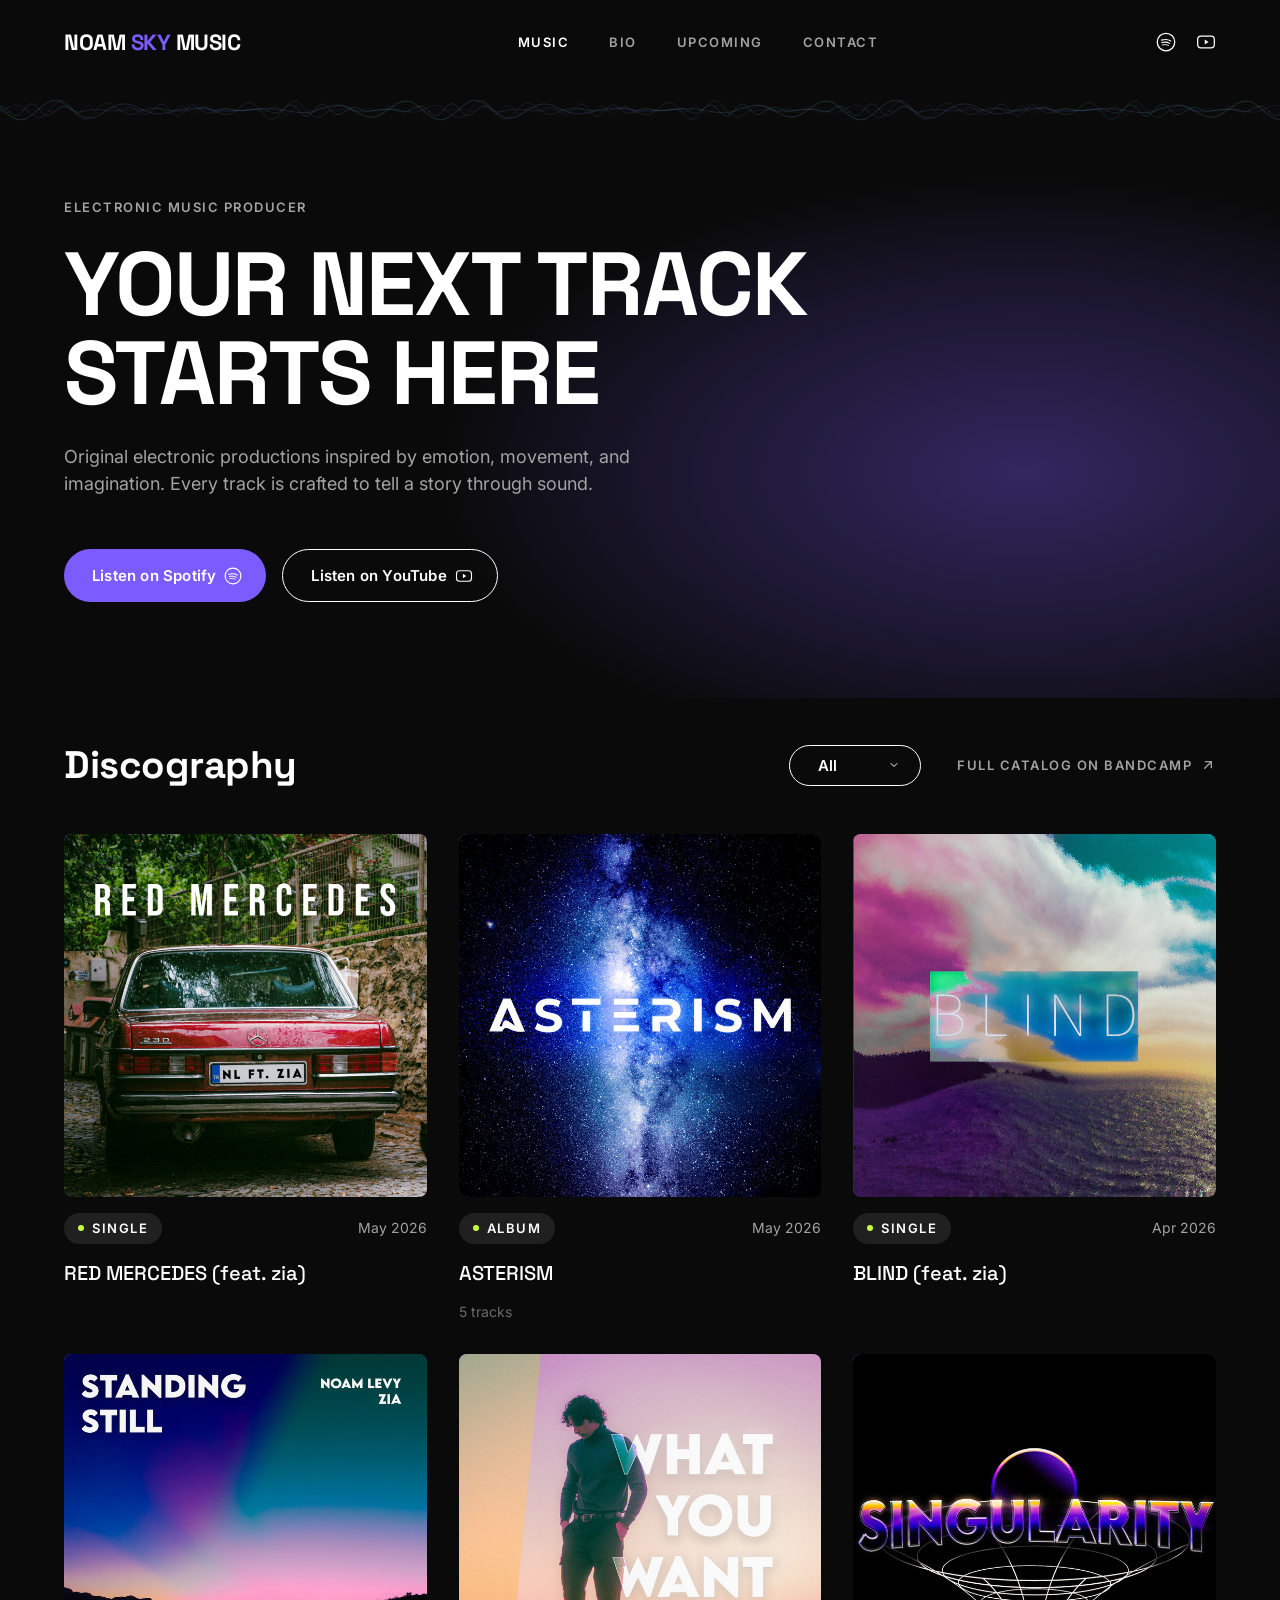
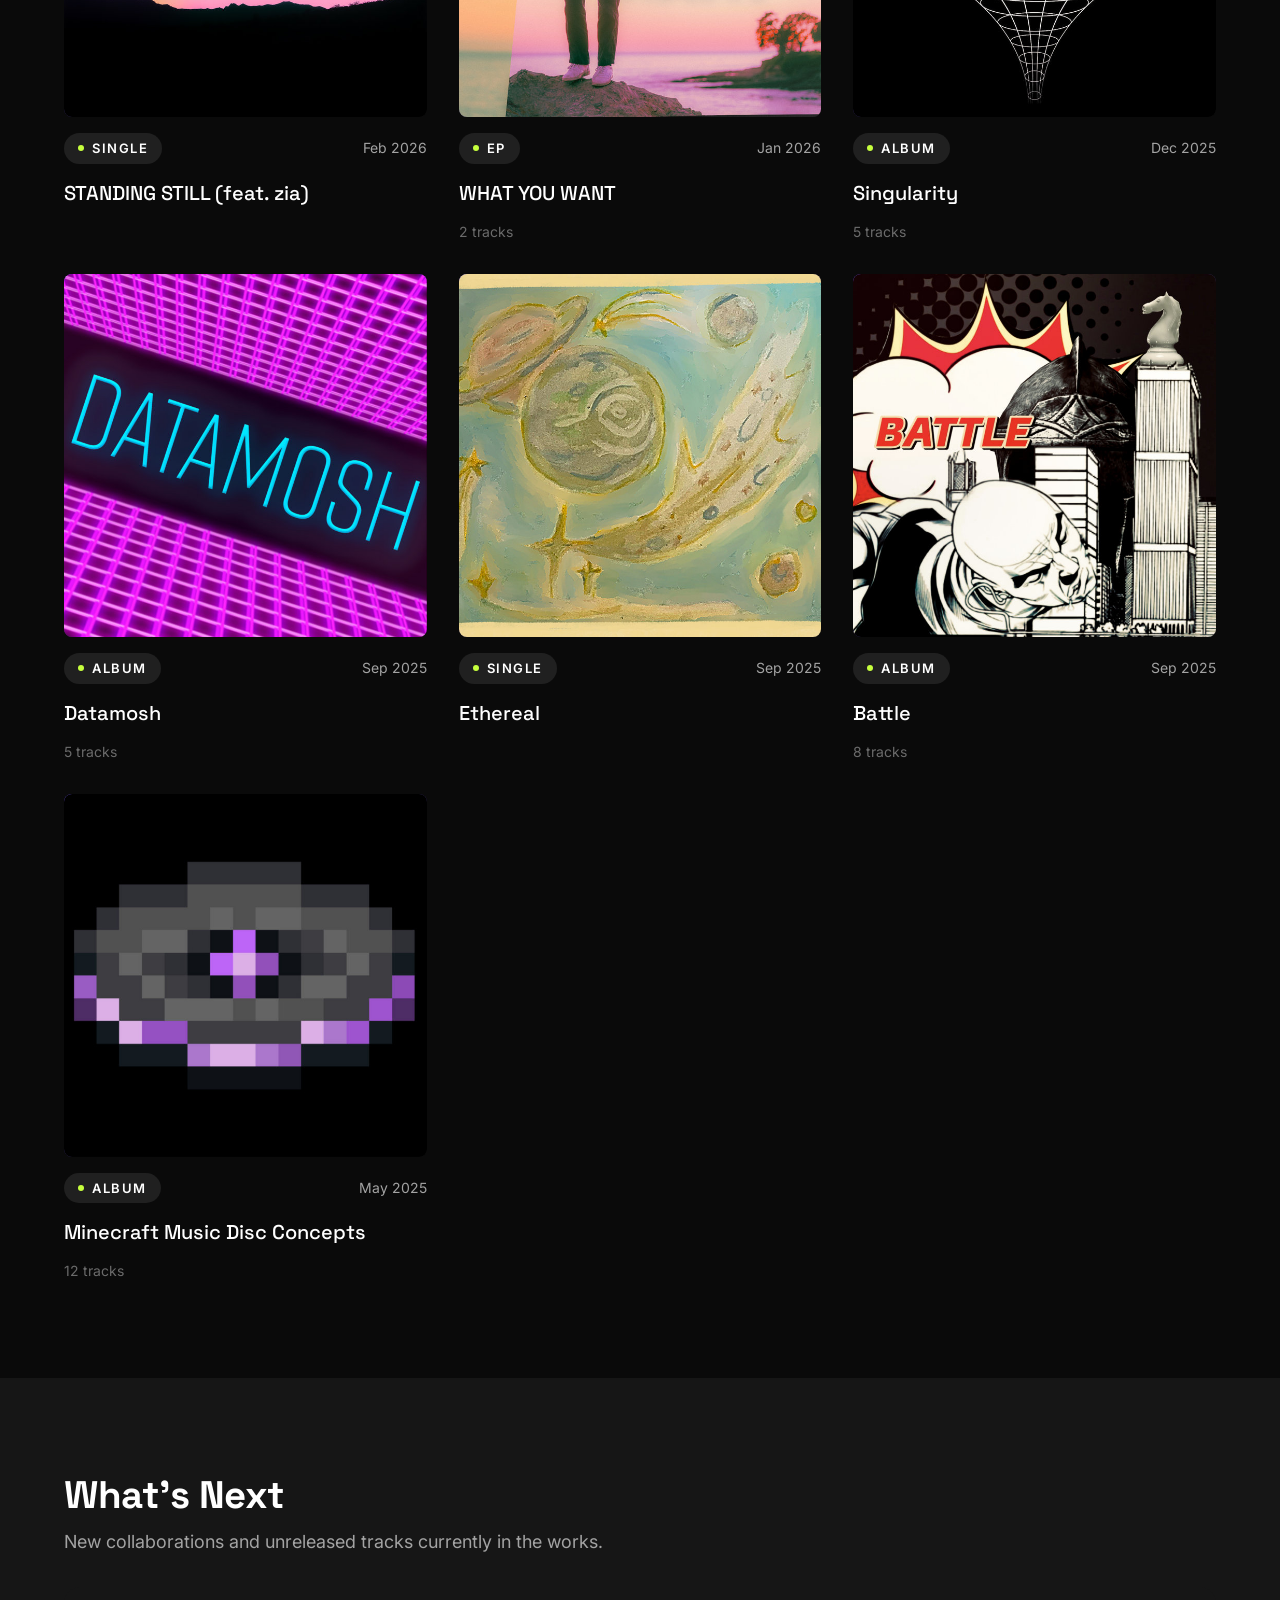
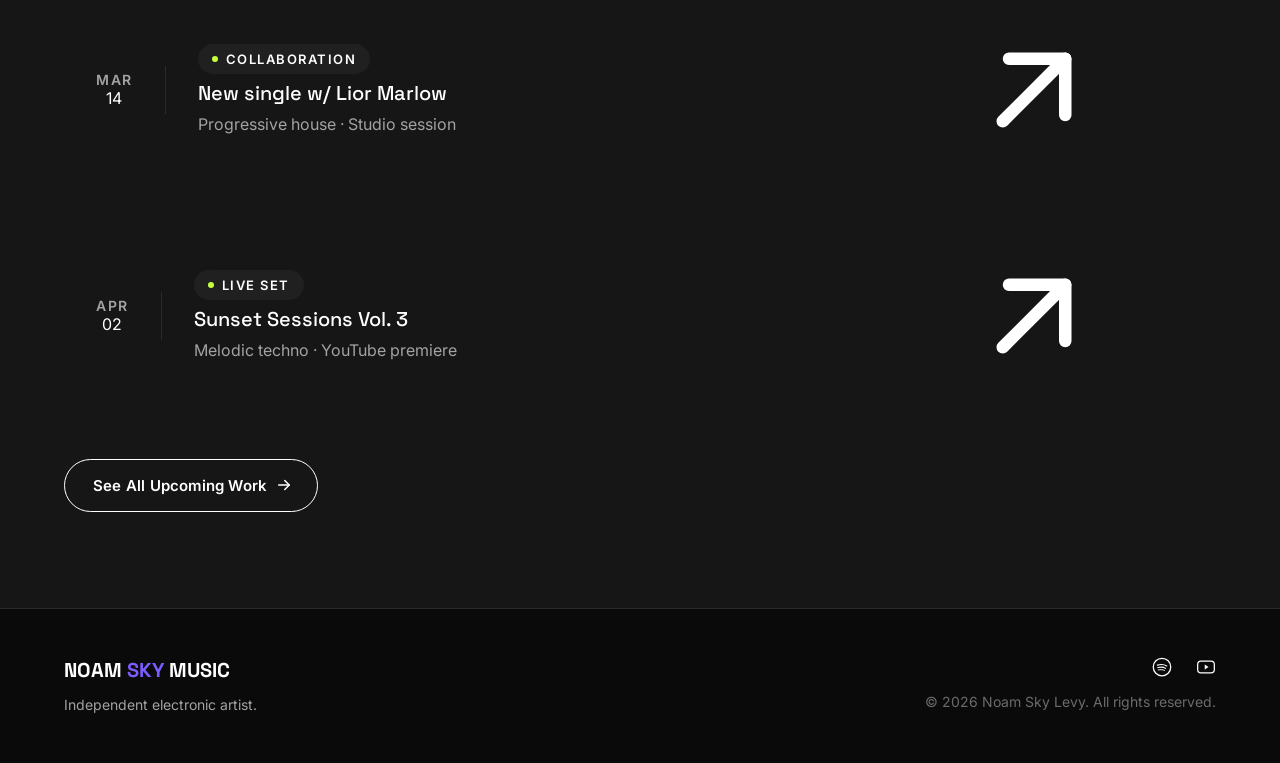
==== index.html @ 45bb98bc "Add files via upload" ====
<!doctype html>
<html lang="en">
<head>
<meta charset="UTF-8">
<meta name="viewport" content="width=device-width, initial-scale=1.0">
<title>Noam Sky Levy | Electronic Music Producer</title>
<meta name="description" content="Original electronic music by Noam Sky Levy. Listen to the latest releases, explore upcoming collaborations, and shop official merch.">
<link rel="stylesheet" href="css/styles.css?v=20260726">
</head>
<body>

<svg style="display:none">
  <symbol id="icon-menu" viewBox="0 0 24 24" fill="none"><path d="M3 6H21" stroke="currentColor" stroke-width="2" stroke-linecap="round"/><path d="M3 12H21" stroke="currentColor" stroke-width="2" stroke-linecap="round"/><path d="M3 18H21" stroke="currentColor" stroke-width="2" stroke-linecap="round"/></symbol>
  <symbol id="icon-close" viewBox="0 0 24 24" fill="none"><path d="M6 6L18 18" stroke="currentColor" stroke-width="2" stroke-linecap="round"/><path d="M18 6L6 18" stroke="currentColor" stroke-width="2" stroke-linecap="round"/></symbol>
  <symbol id="icon-arrow-right" viewBox="0 0 24 24" fill="none"><path d="M5 12H19" stroke="currentColor" stroke-width="2" stroke-linecap="round"/><path d="M13 6L19 12L13 18" stroke="currentColor" stroke-width="2" stroke-linecap="round" stroke-linejoin="round"/></symbol>
  <symbol id="icon-arrow-up-right" viewBox="0 0 24 24" fill="none"><path d="M7 17L17 7" stroke="currentColor" stroke-width="2" stroke-linecap="round"/><path d="M8 7H17V16" stroke="currentColor" stroke-width="2" stroke-linecap="round" stroke-linejoin="round"/></symbol>
  <symbol id="icon-play" viewBox="0 0 24 24" fill="none"><circle cx="12" cy="12" r="11" stroke="currentColor" stroke-width="1.5"/><path d="M10 8.5L16 12L10 15.5V8.5Z" fill="currentColor"/></symbol>
  <symbol id="icon-spotify" viewBox="0 0 24 24" fill="none"><circle cx="12" cy="12" r="10.5" stroke="currentColor" stroke-width="1.5"/><path d="M6.5 9.8C10 8.7 15 9 17.7 10.8" stroke="currentColor" stroke-width="1.4" stroke-linecap="round"/><path d="M7 12.7C10 11.9 14 12.1 16.3 13.6" stroke="currentColor" stroke-width="1.3" stroke-linecap="round"/><path d="M7.5 15.5C10 14.9 13 15 15 16.1" stroke="currentColor" stroke-width="1.1" stroke-linecap="round"/></symbol>
  <symbol id="icon-youtube" viewBox="0 0 24 24" fill="none"><rect x="2" y="5" width="20" height="14" rx="4" stroke="currentColor" stroke-width="1.5"/><path d="M10.5 9L15 12L10.5 15V9Z" fill="currentColor"/></symbol>
  <symbol id="icon-instagram" viewBox="0 0 24 24" fill="none"><rect x="3" y="3" width="18" height="18" rx="5" stroke="currentColor" stroke-width="1.5"/><circle cx="12" cy="12" r="4.2" stroke="currentColor" stroke-width="1.5"/><circle cx="17.2" cy="6.8" r="1.1" fill="currentColor"/></symbol>
  <symbol id="icon-cart" viewBox="0 0 24 24" fill="none"><path d="M3 4H5L7.5 15.5H18L20 8H6.5" stroke="currentColor" stroke-width="1.5" stroke-linecap="round" stroke-linejoin="round"/><circle cx="9" cy="19" r="1.3" fill="currentColor"/><circle cx="17" cy="19" r="1.3" fill="currentColor"/></symbol>
</svg>

<header>
  <nav class="navbar">
    <a href="index.html" class="navbar__logo">NOAM <span class="logo-accent">SKY</span> MUSIC</a>
    <div class="navbar__links">
      <a href="index.html">Music</a>
      <a href="bio.html">Bio</a>
      <a href="upcoming.html">Upcoming</a>
      <a href="contact.html">Contact</a>
    </div>
    <div class="navbar__social">
      <a href="https://open.spotify.com/artist/3KCrRswLE3EckEKLmnFYB4" target="_blank" rel="noopener" aria-label="Spotify"><svg class="icon"><use href="#icon-spotify"/></svg></a>
      <a href="https://www.youtube.com/channel/UCnP8buB6lPti-7TwCnm3Qtg" target="_blank" rel="noopener" aria-label="YouTube"><svg class="icon"><use href="#icon-youtube"/></svg></a>
    </div>
    <button class="navbar__menu-btn" aria-label="Open menu"><svg><use href="#icon-menu"/></svg></button>
  </nav>
  <div class="mobile-menu">
    <div class="mobile-menu__top">
      <span class="navbar__logo">NOAM <span class="logo-accent">SKY</span> MUSIC</span>
      <button class="mobile-menu__close" aria-label="Close menu"><svg><use href="#icon-close"/></svg></button>
    </div>
    <nav class="mobile-menu__links">
      <a href="index.html">Music</a>
      <a href="bio.html">Bio</a>
      <a href="upcoming.html">Upcoming</a>
      <a href="contact.html">Contact</a>
    </nav>
    <div class="mobile-menu__social">
      <a href="https://open.spotify.com/artist/3KCrRswLE3EckEKLmnFYB4" target="_blank" rel="noopener" aria-label="Spotify"><svg><use href="#icon-spotify"/></svg></a>
      <a href="https://www.youtube.com/channel/UCnP8buB6lPti-7TwCnm3Qtg" target="_blank" rel="noopener" aria-label="YouTube"><svg><use href="#icon-youtube"/></svg></a>
      <a href="https://instagram.com" target="_blank" rel="noopener" aria-label="Instagram"><svg><use href="#icon-instagram"/></svg></a>
    </div>
  </div>
</header>

<div id="wave-strip" class="wave-strip" aria-hidden="true"></div>

<main>

  <section class="section hero-glow" style="position:relative; overflow:hidden; padding-top:64px;">
    <div class="container" style="position:relative; z-index:1;">
      <div class="stack reveal" style="gap:24px;">
        <span class="eyebrow">Electronic Music Producer</span>
        <h1 class="display-xl">YOUR NEXT TRACK<br>STARTS HERE</h1>
        <p class="body-l hero-copy-width">Original electronic productions inspired by emotion, movement, and imagination. Every track is crafted to tell a story through sound.</p>
        <div style="display:flex; gap:16px; flex-wrap:wrap; margin-top:28px;">
          <a href="https://open.spotify.com/artist/3KCrRswLE3EckEKLmnFYB4" target="_blank" rel="noopener" class="btn btn--primary">Listen on Spotify <svg class="icon"><use href="#icon-spotify"/></svg></a>
          <a href="https://www.youtube.com/channel/UCnP8buB6lPti-7TwCnm3Qtg" target="_blank" rel="noopener" class="btn btn--secondary">Listen on YouTube <svg class="icon"><use href="#icon-youtube"/></svg></a>
        </div>
      </div>
    </div>
  </section>

  <section class="section section--base section--tight-top" id="music">
    <div class="container">
      <div class="section-header section-header--row reveal">
        <h2 class="heading-l">Discography</h2>
        <div style="display:flex; align-items:center; gap:36px; flex-wrap:wrap;">
          <select id="discography-filter" class="filter-select" aria-label="Filter releases by type">
            <option value="all">All</option>
            <option value="single">Singles</option>
            <option value="album">Albums</option>
          </select>
          <a href="https://noamlevyofficial.bandcamp.com" target="_blank" rel="noopener" style="display:inline-flex; align-items:center; gap:8px;" class="label catalog-link">Full Catalog on Bandcamp <svg class="icon" style="width:16px;height:16px;"><use href="#icon-arrow-up-right"/></svg></a>
        </div>
      </div>
      <div class="grid grid--3" id="discography-grid">
        <a href="https://noamlevyofficial.bandcamp.com/track/red-mercedes-feat-zia" target="_blank" rel="noopener" class="card-release reveal" data-type="single">
          <div class="card-release__art"><img src="assets/releases/red-mercedes.jpg" alt="RED MERCEDES cover art" loading="lazy"><div class="card-release__play"><svg><use href="#icon-play"/></svg></div></div>
          <div class="card-release__meta">
            <span class="tag"><span class="tag__dot"></span><span class="tag__label label">Single</span></span>
            <span class="body-s">May 2026</span>
          </div>
          <h3 class="heading-s">RED MERCEDES (feat. zia)</h3>
        </a>
        <a href="https://noamlevyofficial.bandcamp.com/album/asterism" target="_blank" rel="noopener" class="card-release reveal" data-type="album">
          <div class="card-release__art"><img src="assets/releases/asterism.jpg" alt="ASTERISM cover art" loading="lazy"><div class="card-release__play"><svg><use href="#icon-play"/></svg></div></div>
          <div class="card-release__meta">
            <span class="tag"><span class="tag__dot"></span><span class="tag__label label">Album</span></span>
            <span class="body-s">May 2026</span>
          </div>
          <h3 class="heading-s">ASTERISM</h3>
          <span class="body-s card-release__type">5 tracks</span>
        </a>
        <a href="https://noamlevyofficial.bandcamp.com/track/blind-feat-zia" target="_blank" rel="noopener" class="card-release reveal" data-type="single">
          <div class="card-release__art"><img src="assets/releases/blind.jpg" alt="BLIND cover art" loading="lazy"><div class="card-release__play"><svg><use href="#icon-play"/></svg></div></div>
          <div class="card-release__meta">
            <span class="tag"><span class="tag__dot"></span><span class="tag__label label">Single</span></span>
            <span class="body-s">Apr 2026</span>
          </div>
          <h3 class="heading-s">BLIND (feat. zia)</h3>
        </a>
        <a href="https://noamlevyofficial.bandcamp.com/track/standing-still-feat-zia" target="_blank" rel="noopener" class="card-release reveal" data-type="single">
          <div class="card-release__art"><img src="assets/releases/standing-still.jpg" alt="STANDING STILL cover art" loading="lazy"><div class="card-release__play"><svg><use href="#icon-play"/></svg></div></div>
          <div class="card-release__meta">
            <span class="tag"><span class="tag__dot"></span><span class="tag__label label">Single</span></span>
            <span class="body-s">Feb 2026</span>
          </div>
          <h3 class="heading-s">STANDING STILL (feat. zia)</h3>
        </a>
        <a href="https://noamlevyofficial.bandcamp.com/album/what-you-want" target="_blank" rel="noopener" class="card-release reveal" data-type="album">
          <div class="card-release__art"><img src="assets/releases/what-you-want.jpg" alt="WHAT YOU WANT cover art" loading="lazy"><div class="card-release__play"><svg><use href="#icon-play"/></svg></div></div>
          <div class="card-release__meta">
            <span class="tag"><span class="tag__dot"></span><span class="tag__label label">EP</span></span>
            <span class="body-s">Jan 2026</span>
          </div>
          <h3 class="heading-s">WHAT YOU WANT</h3>
          <span class="body-s card-release__type">2 tracks</span>
        </a>
        <a href="https://noamlevyofficial.bandcamp.com/album/singularity" target="_blank" rel="noopener" class="card-release reveal" data-type="album">
          <div class="card-release__art"><img src="assets/releases/singularity.jpg" alt="Singularity cover art" loading="lazy"><div class="card-release__play"><svg><use href="#icon-play"/></svg></div></div>
          <div class="card-release__meta">
            <span class="tag"><span class="tag__dot"></span><span class="tag__label label">Album</span></span>
            <span class="body-s">Dec 2025</span>
          </div>
          <h3 class="heading-s">Singularity</h3>
          <span class="body-s card-release__type">5 tracks</span>
        </a>
        <a href="https://noamlevyofficial.bandcamp.com/album/datamosh" target="_blank" rel="noopener" class="card-release reveal" data-type="album">
          <div class="card-release__art"><img src="assets/releases/datamosh.jpg" alt="Datamosh cover art" loading="lazy"><div class="card-release__play"><svg><use href="#icon-play"/></svg></div></div>
          <div class="card-release__meta">
            <span class="tag"><span class="tag__dot"></span><span class="tag__label label">Album</span></span>
            <span class="body-s">Sep 2025</span>
          </div>
          <h3 class="heading-s">Datamosh</h3>
          <span class="body-s card-release__type">5 tracks</span>
        </a>
        <a href="https://noamlevyofficial.bandcamp.com/track/ethereal" target="_blank" rel="noopener" class="card-release reveal" data-type="single">
          <div class="card-release__art"><img src="assets/releases/ethereal.jpg" alt="Ethereal cover art" loading="lazy"><div class="card-release__play"><svg><use href="#icon-play"/></svg></div></div>
          <div class="card-release__meta">
            <span class="tag"><span class="tag__dot"></span><span class="tag__label label">Single</span></span>
            <span class="body-s">Sep 2025</span>
          </div>
          <h3 class="heading-s">Ethereal</h3>
        </a>
        <a href="https://noamlevyofficial.bandcamp.com/album/battle" target="_blank" rel="noopener" class="card-release reveal" data-type="album">
          <div class="card-release__art"><img src="assets/releases/battle.jpg" alt="Battle cover art" loading="lazy"><div class="card-release__play"><svg><use href="#icon-play"/></svg></div></div>
          <div class="card-release__meta">
            <span class="tag"><span class="tag__dot"></span><span class="tag__label label">Album</span></span>
            <span class="body-s">Sep 2025</span>
          </div>
          <h3 class="heading-s">Battle</h3>
          <span class="body-s card-release__type">8 tracks</span>
        </a>
        <a href="https://noamlevyofficial.bandcamp.com/album/minecraft-music-disc-concepts" target="_blank" rel="noopener" class="card-release reveal" data-type="album">
          <div class="card-release__art"><img src="assets/releases/minecraft-music-disc-concepts.jpg" alt="Minecraft Music Disc Concepts cover art" loading="lazy"><div class="card-release__play"><svg><use href="#icon-play"/></svg></div></div>
          <div class="card-release__meta">
            <span class="tag"><span class="tag__dot"></span><span class="tag__label label">Album</span></span>
            <span class="body-s">May 2025</span>
          </div>
          <h3 class="heading-s">Minecraft Music Disc Concepts</h3>
          <span class="body-s card-release__type">12 tracks</span>
        </a>
      </div>
    </div>
  </section>

  <section class="section section--elevated">
    <div class="container">
      <div class="section-header reveal">
        <h2 class="heading-l">What's Next</h2>
        <p class="body-l">New collaborations and unreleased tracks currently in the works.</p>
      </div>
      <div class="stack reveal" style="gap:20px; margin-bottom:40px;">
        <a href="upcoming.html" class="card-collab">
          <div class="card-collab__date"><span class="month">MAR</span><span class="day">14</span></div>
          <div class="card-collab__divider"></div>
          <div class="card-collab__info">
            <span class="tag" style="align-self:flex-start;"><span class="tag__dot"></span><span class="tag__label label">Collaboration</span></span>
            <h3 class="heading-s">New single w/ Lior Marlow</h3>
            <p class="body-m">Progressive house · Studio session</p>
          </div>
          <div class="card-collab__arrow"><svg><use href="#icon-arrow-up-right"/></svg></div>
        </a>
        <a href="upcoming.html" class="card-collab">
          <div class="card-collab__date"><span class="month">APR</span><span class="day">02</span></div>
          <div class="card-collab__divider"></div>
          <div class="card-collab__info">
            <span class="tag" style="align-self:flex-start;"><span class="tag__dot"></span><span class="tag__label label">Live Set</span></span>
            <h3 class="heading-s">Sunset Sessions Vol. 3</h3>
            <p class="body-m">Melodic techno · YouTube premiere</p>
          </div>
          <div class="card-collab__arrow"><svg><use href="#icon-arrow-up-right"/></svg></div>
        </a>
      </div>
      <a href="upcoming.html" class="btn btn--secondary reveal">See All Upcoming Work <svg class="icon"><use href="#icon-arrow-right"/></svg></a>
    </div>
  </section>

</main>

<footer class="footer">
  <div class="footer__brand">
    <span class="footer__logo">NOAM <span class="logo-accent">SKY</span> MUSIC</span>
    <p class="footer__tagline body-s">Independent electronic artist.</p>
  </div>
  <div class="footer__meta">
    <div class="footer__social">
      <a href="https://open.spotify.com/artist/3KCrRswLE3EckEKLmnFYB4" target="_blank" rel="noopener" aria-label="Spotify"><svg><use href="#icon-spotify"/></svg></a>
      <a href="https://www.youtube.com/channel/UCnP8buB6lPti-7TwCnm3Qtg" target="_blank" rel="noopener" aria-label="YouTube"><svg><use href="#icon-youtube"/></svg></a>
    </div>
    <p class="footer__copyright">© 2026 Noam Sky Levy. All rights reserved.</p>
  </div>
</footer>

<script src="js/main.js?v=20260726"></script>
</body>
</html>
---- css/styles.css ----
/* ==========================================================================
   NOAM SKY LEVY — design tokens + base styles
   ========================================================================== */

@import url('https://fonts.googleapis.com/css2?family=Space+Grotesk:wght@500;700&family=Inter:wght@400;500;600&display=swap');

:root {
  /* Color */
  --bg-base: #0A0A0A;
  --bg-elevated: #161616;
  --bg-elevated-2: #202020;
  --text-primary: #FFFFFF;
  --text-secondary: #A3A3A3;
  --text-tertiary: #6B6B6B;
  --border-subtle: #2A2A2A;
  --accent-primary: #7C5CFF;
  --accent-primary-hover: #7050F2;
  --accent-volt: #C6FF3D;
  --white: #FFFFFF;
  --black: #000000;
  --gray: #8E8E93;
  --gray-3: #C7C7CC;
  --gray-5: #E5E5EA;
  --accent-teal: #5EEAD4;

  /* Spacing */
  --space-4: 4px;
  --space-8: 8px;
  --space-12: 12px;
  --space-16: 16px;
  --space-24: 24px;
  --space-32: 32px;
  --space-48: 48px;
  --space-64: 64px;
  --space-96: 96px;
  --space-128: 128px;

  /* Radius */
  --radius-sm: 4px;
  --radius-md: 8px;
  --radius-lg: 16px;
  --radius-full: 999px;

  /* Type */
  --font-display: 'Space Grotesk', sans-serif;
  --font-body: 'Inter', sans-serif;

  /* Motion */
  --ease: cubic-bezier(0.16, 1, 0.3, 1);
  --transition-fast: 0.2s var(--ease);
  --transition-medium: 0.4s var(--ease);
}

/* ---------- Reset ---------- */
*, *::before, *::after { box-sizing: border-box; }
html { scroll-behavior: smooth; }
body, h1, h2, h3, h4, p, figure { margin: 0; }
body {
  background: var(--bg-base);
  color: var(--text-primary);
  font-family: var(--font-body);
  -webkit-font-smoothing: antialiased;
  overflow-x: hidden;
}
img, svg { display: block; max-width: 100%; }
a { color: inherit; text-decoration: none; }
button { font: inherit; color: inherit; background: none; border: none; cursor: pointer; }
ul { list-style: none; margin: 0; padding: 0; }

/* ---------- Layout ---------- */
.container {
  width: 100%;
  max-width: 1440px;
  margin: 0 auto;
  padding-left: var(--space-24);
  padding-right: var(--space-24);
}
@media (min-width: 900px) {
  .container { padding-left: var(--space-64); padding-right: var(--space-64); }
}

.section {
  padding-top: var(--space-56, 56px);
  padding-bottom: var(--space-56, 56px);
}
@media (min-width: 900px) {
  .section { padding-top: var(--space-96); padding-bottom: var(--space-96); }
}
.section--elevated { background: var(--bg-elevated); }
.section--base { background: var(--bg-base); }
.section--tight-top { padding-top: 6px; }
@media (min-width: 900px) {
  .section--tight-top { padding-top: 46px; }
}
.section--tight-top-30 { padding-top: 26px; }
@media (min-width: 900px) {
  .section--tight-top-30 { padding-top: 66px; }
}

.section-header {
  display: flex;
  flex-direction: column;
  gap: var(--space-12);
  margin-bottom: var(--space-32);
}
@media (min-width: 900px) {
  .section-header--row {
    flex-direction: row;
    align-items: center;
    justify-content: space-between;
    margin-bottom: var(--space-48);
  }
}

/* ---------- Typography ---------- */
.eyebrow {
  font-family: var(--font-body);
  font-weight: 600;
  font-size: 13px;
  line-height: 1.3;
  letter-spacing: 1.5px;
  text-transform: uppercase;
  color: var(--text-secondary);
}
.display-xl {
  font-family: var(--font-display);
  font-weight: 700;
  font-size: clamp(44px, 7vw, 96px);
  line-height: 1.0;
  letter-spacing: -2px;
  color: var(--text-primary);
}
.display-l {
  font-family: var(--font-display);
  font-weight: 700;
  font-size: clamp(32px, 5vw, 64px);
  line-height: 1.05;
  letter-spacing: -1px;
  color: var(--text-primary);
}
.heading-l {
  font-family: var(--font-display);
  font-weight: 700;
  font-size: clamp(24px, 3vw, 40px);
  line-height: 1.1;
  letter-spacing: -0.5px;
  color: var(--text-primary);
}
.heading-m {
  font-family: var(--font-display);
  font-weight: 500;
  font-size: clamp(20px, 2.4vw, 28px);
  line-height: 1.15;
  color: var(--text-primary);
}
.heading-s {
  font-family: var(--font-display);
  font-weight: 500;
  font-size: 20px;
  line-height: 1.3;
  color: var(--text-primary);
}
.body-l {
  font-size: 18px;
  line-height: 1.5;
  color: var(--text-secondary);
  font-weight: 400;
}
.body-m {
  font-size: 16px;
  line-height: 1.5;
  color: var(--text-secondary);
  font-weight: 400;
}
.body-s {
  font-size: 14px;
  line-height: 1.45;
  color: var(--text-secondary);
  font-weight: 400;
}
.label {
  font-weight: 600;
  font-size: 13px;
  line-height: 1.3;
  letter-spacing: 1.5px;
  text-transform: uppercase;
}

/* ---------- Buttons ---------- */
.btn {
  display: inline-flex;
  align-items: center;
  justify-content: center;
  gap: var(--space-8);
  padding: 16px 24px 16px 28px;
  border-radius: var(--radius-full);
  font-weight: 600;
  font-size: 15px;
  letter-spacing: 0.2px;
  white-space: nowrap;
  transition: background var(--transition-fast), border-color var(--transition-fast), color var(--transition-fast);
}
.btn svg { width: 18px; height: 18px; flex-shrink: 0; }
.btn--primary {
  background: var(--accent-primary);
  color: var(--white);
}
.btn--primary:hover { background: var(--accent-primary-hover); }
.btn--primary:focus-visible {
  outline: 1px solid var(--accent-primary);
  outline-offset: 3px;
}
.btn--primary:disabled, .btn--primary.is-disabled {
  background: var(--gray);
  color: var(--gray-3);
  cursor: not-allowed;
}
.btn--secondary {
  background: transparent;
  color: var(--white);
  border: 1.5px solid var(--white);
}
.btn--secondary:hover { border-color: var(--gray-5); }
.btn--block { width: 100%; }

/* ---------- Filter select ---------- */
/* Styled to match .btn--secondary exactly (same pill, border, type, and
   hover behavior as the "Listen on YouTube"-style buttons), with only the
   background-image caret added since a native <select> needs one. */
.filter-select {
  appearance: none;
  -webkit-appearance: none;
  display: inline-flex;
  align-items: center;
  background-color: transparent;
  background-image: url("data:image/svg+xml,%3Csvg xmlns='http://www.w3.org/2000/svg' width='12' height='12' viewBox='0 0 24 24' fill='none'%3E%3Cpath d='M6 9l6 6 6-6' stroke='white' stroke-width='2' stroke-linecap='round' stroke-linejoin='round'/%3E%3C/svg%3E");
  background-repeat: no-repeat;
  background-position: right 20px center;
  border: 1.5px solid var(--white);
  color: var(--white);
  border-radius: var(--radius-full);
  padding: 10px 46px 10px 28px;
  font-family: var(--font-body);
  font-weight: 600;
  font-size: 15px;
  letter-spacing: 0.2px;
  cursor: pointer;
  transition: border-color var(--transition-fast);
}
.filter-select:hover, .filter-select:focus-visible { border-color: var(--gray-5); outline: none; }
.filter-select option { background: var(--bg-elevated-2); color: var(--text-primary); }

.catalog-link { color: var(--text-secondary); transition: color var(--transition-fast); }
.catalog-link:hover { color: var(--text-primary); }
.catalog-link:hover svg { color: var(--text-primary); }

/* ---------- Tag ---------- */
.tag {
  display: inline-flex;
  align-items: center;
  gap: var(--space-8);
  background: var(--bg-elevated-2);
  padding: 7px 14px;
  border-radius: var(--radius-full);
}
.tag__dot {
  width: 6px; height: 6px; border-radius: 50%;
  background: var(--accent-volt);
  flex-shrink: 0;
}
.tag__label { color: var(--text-primary); }

/* ---------- Navbar ---------- */
.navbar {
  display: flex;
  align-items: center;
  justify-content: space-between;
  padding: 22px var(--space-24);
  background: var(--bg-base);
  position: sticky;
  top: 0;
  z-index: 100;
  border-bottom: 1px solid transparent;
  transition: border-color var(--transition-fast), background var(--transition-fast);
}
@media (min-width: 900px) {
  .navbar { padding: 28px var(--space-64); }
}
.navbar.is-scrolled { border-bottom-color: var(--border-subtle); background: rgba(10,10,10,0.9); backdrop-filter: blur(12px); }
.navbar__logo {
  font-family: var(--font-display);
  font-weight: 700;
  font-size: 18px;
  letter-spacing: -0.3px;
}
@media (min-width: 900px) {
  .navbar__logo { font-size: 22px; letter-spacing: -0.5px; }
}
.logo-accent { color: var(--accent-primary); }
.navbar__links {
  display: none;
  gap: 40px;
  align-items: center;
}
@media (min-width: 900px) {
  .navbar__links { display: flex; }
}
.navbar__links a {
  color: var(--text-secondary);
  font-weight: 600;
  font-size: 13px;
  letter-spacing: 1.5px;
  text-transform: uppercase;
  transition: color var(--transition-fast);
}
.navbar__links a:hover, .navbar__links a.is-active { color: var(--text-primary); }
.navbar__social {
  display: none;
  gap: 20px;
  align-items: center;
}
@media (min-width: 900px) {
  .navbar__social { display: flex; }
}
.navbar__social a svg { width: 20px; height: 20px; color: var(--white); transition: opacity var(--transition-fast); }
.navbar__social a:hover svg { opacity: 0.6; }
.navbar__menu-btn {
  display: flex;
  padding: 4px;
}
@media (min-width: 900px) {
  .navbar__menu-btn { display: none; }
}
.navbar__menu-btn svg { width: 24px; height: 24px; }

/* Mobile menu overlay */
.mobile-menu {
  position: fixed;
  inset: 0;
  background: var(--bg-base);
  z-index: 200;
  display: flex;
  flex-direction: column;
  padding: 22px var(--space-24);
  transform: translateX(100%);
  transition: transform var(--transition-medium);
}
.mobile-menu.is-open { transform: translateX(0); }
.mobile-menu__top { display: flex; align-items: center; justify-content: space-between; margin-bottom: var(--space-64); }
.mobile-menu__close svg { width: 24px; height: 24px; }
.mobile-menu__links { display: flex; flex-direction: column; gap: var(--space-32); margin-bottom: var(--space-48); }
.mobile-menu__links a { font-family: var(--font-display); font-weight: 700; font-size: 32px; color: var(--text-primary); }
.mobile-menu__social { display: flex; gap: 24px; }
.mobile-menu__social svg { width: 22px; height: 22px; }
@media (min-width: 900px) { .mobile-menu { display: none; } }

/* ---------- Sound wave strip ---------- */
.wave-strip {
  position: relative;
  width: 100%;
  height: 50px;
  overflow: hidden;
  background: var(--bg-base);
}
.wave-strip__layer {
  position: absolute;
  inset: 0;
  background-repeat: repeat-x;
  animation-name: wave-drift-bg;
  animation-timing-function: linear;
  animation-iteration-count: infinite;
}

@keyframes wave-drift-bg {
  from { background-position-x: 0; }
  to { background-position-x: -420px; } /* must match TILE_PX in js/main.js */
}
@media (prefers-reduced-motion: reduce) {
  .wave-strip__layer { animation: none; }
}

/* ---------- Footer ---------- */
.footer {
  padding: var(--space-48) var(--space-24);
  background: var(--bg-base);
  border-top: 1px solid var(--border-subtle);
  display: flex;
  flex-direction: column;
  align-items: center;
  gap: var(--space-24);
  text-align: center;
}
@media (min-width: 900px) {
  .footer {
    padding: var(--space-48) var(--space-64);
    flex-direction: row;
    justify-content: space-between;
    align-items: flex-start;
    text-align: left;
  }
}
.footer__brand { display: flex; flex-direction: column; gap: var(--space-12); }
.footer__logo { font-family: var(--font-display); font-weight: 700; font-size: 18px; }
@media (min-width: 900px) { .footer__logo { font-size: 20px; } }
.footer__tagline { white-space: pre-line; }
.footer__meta { display: flex; flex-direction: column; gap: var(--space-16); align-items: center; }
@media (min-width: 900px) { .footer__meta { align-items: flex-end; } }
.footer__social { display: flex; gap: 24px; }
.footer__social svg { width: 20px; height: 20px; transition: opacity var(--transition-fast); }
.footer__social a:hover svg { opacity: 0.6; }
.footer__copyright { color: var(--text-tertiary); font-size: 14px; }

/* ---------- Glow ---------- */
.glow {
  position: absolute;
  border-radius: 50%;
  filter: blur(120px);
  pointer-events: none;
  z-index: 0;
  animation: drift 14s ease-in-out infinite alternate;
}
@keyframes drift {
  0%   { transform: translate(0, 0) scale(1); }
  100% { transform: translate(-30px, 20px) scale(1.08); }
}

/* Hero background glow -- a gradient painted directly on the section
   instead of a separate blurred div, so it fades smoothly on every edge
   (including top/bottom) regardless of the section's height. */
.hero-glow {
  background-image: radial-gradient(
    ellipse 65% 75% at 80% 60%,
    rgba(124, 92, 255, 0.35),
    rgba(124, 92, 255, 0.14) 45%,
    rgba(124, 92, 255, 0) 70%
  );
}

/* ---------- Scroll reveal ---------- */
.reveal {
  opacity: 0;
  transform: translateY(24px);
  transition: opacity 0.7s var(--ease), transform 0.7s var(--ease);
}
.reveal.is-visible {
  opacity: 1;
  transform: translateY(0);
}

/* ---------- Cards ---------- */
.grid {
  display: grid;
  gap: var(--space-32);
  grid-template-columns: 1fr;
}
@media (min-width: 700px) {
  .grid--2 { grid-template-columns: repeat(2, 1fr); }
}
@media (min-width: 900px) {
  .grid--3 { grid-template-columns: repeat(3, 1fr); }
  .grid--4 { grid-template-columns: repeat(4, 1fr); }
}

.card-release {
  display: flex;
  flex-direction: column;
  gap: var(--space-16);
}
.card-release__art {
  aspect-ratio: 1 / 1;
  border-radius: var(--radius-md);
  background: linear-gradient(135deg, var(--accent-primary), #161616 80%);
  display: flex;
  align-items: center;
  justify-content: center;
  position: relative;
  overflow: hidden;
  transition: transform var(--transition-medium);
}
.card-release:hover .card-release__art { transform: scale(1.02); }
.card-release__art img {
  position: absolute;
  inset: 0;
  width: 100%;
  height: 100%;
  object-fit: cover;
}
.card-release__type { color: var(--text-tertiary); }
.card-release__play {
  width: 56px; height: 56px;
  border: 1.5px solid var(--white);
  border-radius: 50%;
  display: flex; align-items: center; justify-content: center;
  transition: transform var(--transition-fast), background var(--transition-fast);
}
.card-release__play svg { width: 20px; height: 20px; margin-left: 2px; }
.card-release:hover .card-release__play { transform: scale(1.1); background: rgba(255,255,255,0.1); }
.card-release__meta { display: flex; align-items: center; justify-content: space-between; }
.card-release__platforms { display: flex; gap: 14px; }
.card-release__platforms svg { width: 18px; height: 18px; opacity: 0.8; }

.card-collab {
  display: flex;
  align-items: center;
  gap: var(--space-24);
  padding: var(--space-24) var(--space-24);
  background: var(--bg-elevated);
  border-radius: var(--radius-lg);
}
@media (min-width: 900px) {
  .card-collab { gap: var(--space-32); padding: 28px 32px; }
}
.card-collab__date { display: flex; flex-direction: column; align-items: center; flex-shrink: 0; }
.card-collab__date .month { color: var(--text-secondary); font-family: var(--font-body); font-weight: 600; font-size: 14px; letter-spacing: 1.5px; text-transform: uppercase; }
.card-collab__date .year { color: var(--text-primary); font-family: var(--font-display); font-weight: 700; font-size: 22px; }
.card-collab__divider { width: 1px; height: 48px; background: var(--border-subtle); flex-shrink: 0; display: none; }
@media (min-width: 560px) { .card-collab__divider { display: block; } }
.card-collab__info { display: flex; flex-direction: column; gap: 6px; flex: 1; min-width: 0; }

.card-collaborator {
  display: flex;
  flex-direction: column;
  align-items: center;
  gap: var(--space-16);
  padding: var(--space-32) var(--space-24);
  background: var(--bg-elevated);
  border-radius: var(--radius-lg);
  text-align: center;
  transition: transform var(--transition-fast), background var(--transition-fast);
}
.card-collaborator:hover { transform: translateY(-4px); background: var(--bg-elevated-2); }
.card-collaborator__avatar {
  width: 72px; height: 72px;
  border-radius: 50%;
  background: linear-gradient(135deg, var(--accent-volt), var(--accent-primary));
}

.card-merch {
  display: flex;
  flex-direction: column;
  gap: var(--space-16);
}
.card-merch__image {
  aspect-ratio: 1 / 1;
  border-radius: var(--radius-md);
  background: var(--bg-elevated-2);
  display: flex;
  align-items: center;
  justify-content: center;
  transition: background var(--transition-fast);
}
.card-merch:hover .card-merch__image { background: #262626; }
.card-merch__mark {
  width: 64px; height: 64px;
  border: 1.5px solid var(--text-secondary);
  border-radius: var(--radius-md);
}
.card-merch__info { display: flex; align-items: center; justify-content: space-between; }

/* ---------- Skill chips ---------- */
.chip-row { display: flex; flex-wrap: wrap; gap: 12px; }
.chip {
  padding: 9px 16px;
  background: var(--bg-elevated-2);
  border-radius: var(--radius-full);
}

/* ---------- Timeline ---------- */
.timeline__item {
  display: flex;
  flex-direction: column;
  gap: var(--space-8);
  padding: var(--space-24) 0;
  border-top: 1px solid var(--border-subtle);
}
.timeline__item:first-child { border-top: none; }
@media (min-width: 900px) {
  .timeline__item {
    flex-direction: row;
    gap: var(--space-40, 40px);
    padding: 28px 0;
  }
  .timeline__year { width: 140px; flex-shrink: 0; }
}

/* ---------- Bio hero ---------- */
.bio-hero {
  display: flex;
  flex-direction: column;
  gap: var(--space-24);
}
@media (min-width: 900px) {
  .bio-hero { flex-direction: row; align-items: flex-start; gap: 80px; }
}
.bio-hero__portrait {
  width: 100%;
  aspect-ratio: 354 / 320;
  border-radius: var(--radius-lg);
  object-fit: cover;
  object-position: 25% center;
  flex-shrink: 0;
}
@media (min-width: 900px) {
  .bio-hero__portrait { width: 480px; aspect-ratio: 480 / 560; }
}
.bio-hero__text { display: flex; flex-direction: column; gap: var(--space-24); }

/* ---------- Contact hero ---------- */
.contact-hero {
  display: flex;
  flex-direction: column;
  gap: var(--space-24);
}
@media (min-width: 900px) {
  .contact-hero { flex-direction: row; align-items: center; gap: 80px; }
}
.contact-hero__portrait {
  width: 100%;
  aspect-ratio: 354 / 320;
  border-radius: var(--radius-lg);
  object-fit: cover;
  flex-shrink: 0;
}
@media (min-width: 900px) {
  .contact-hero__portrait { width: 480px; aspect-ratio: 480 / 560; }
}
.contact-hero__text { display: flex; flex-direction: column; gap: var(--space-24); }

/* ---------- Utility ---------- */
.stack { display: flex; flex-direction: column; }
.text-center { text-align: center; }
.hero-copy-width { max-width: 640px; }
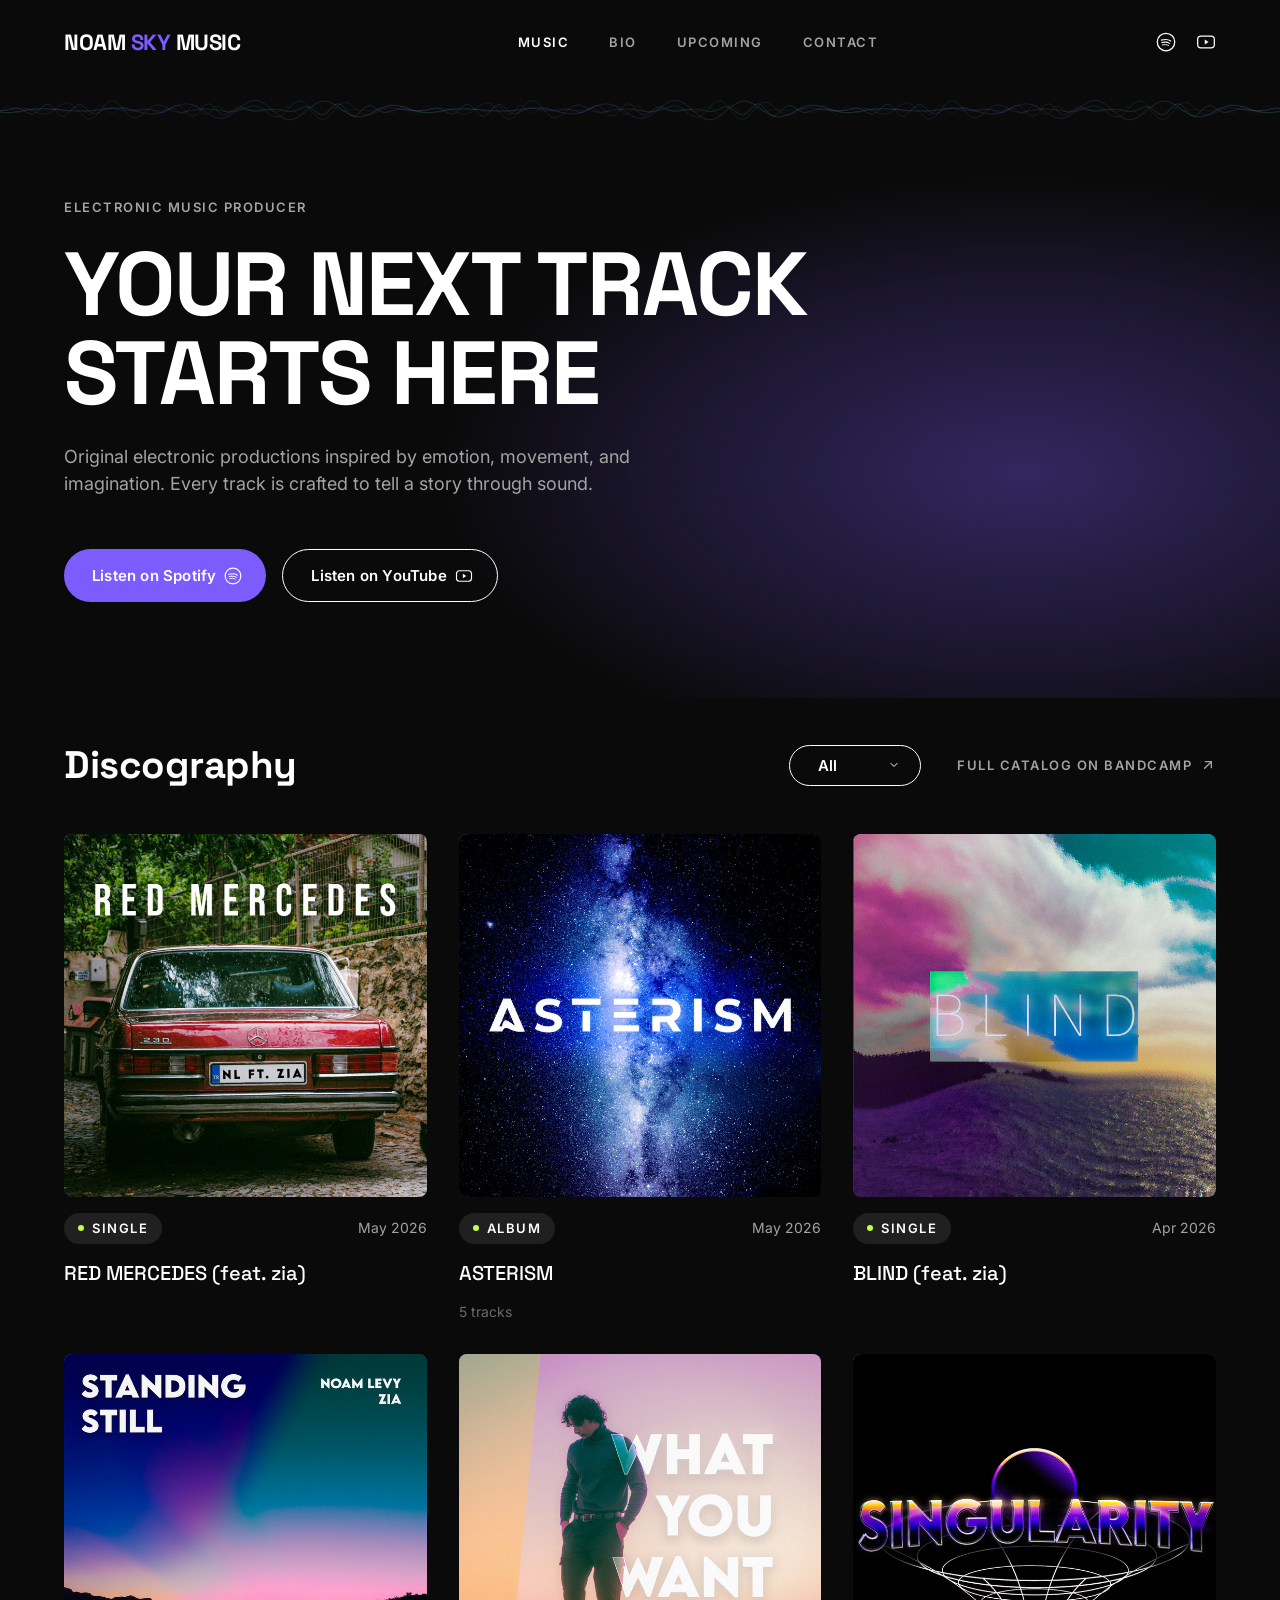
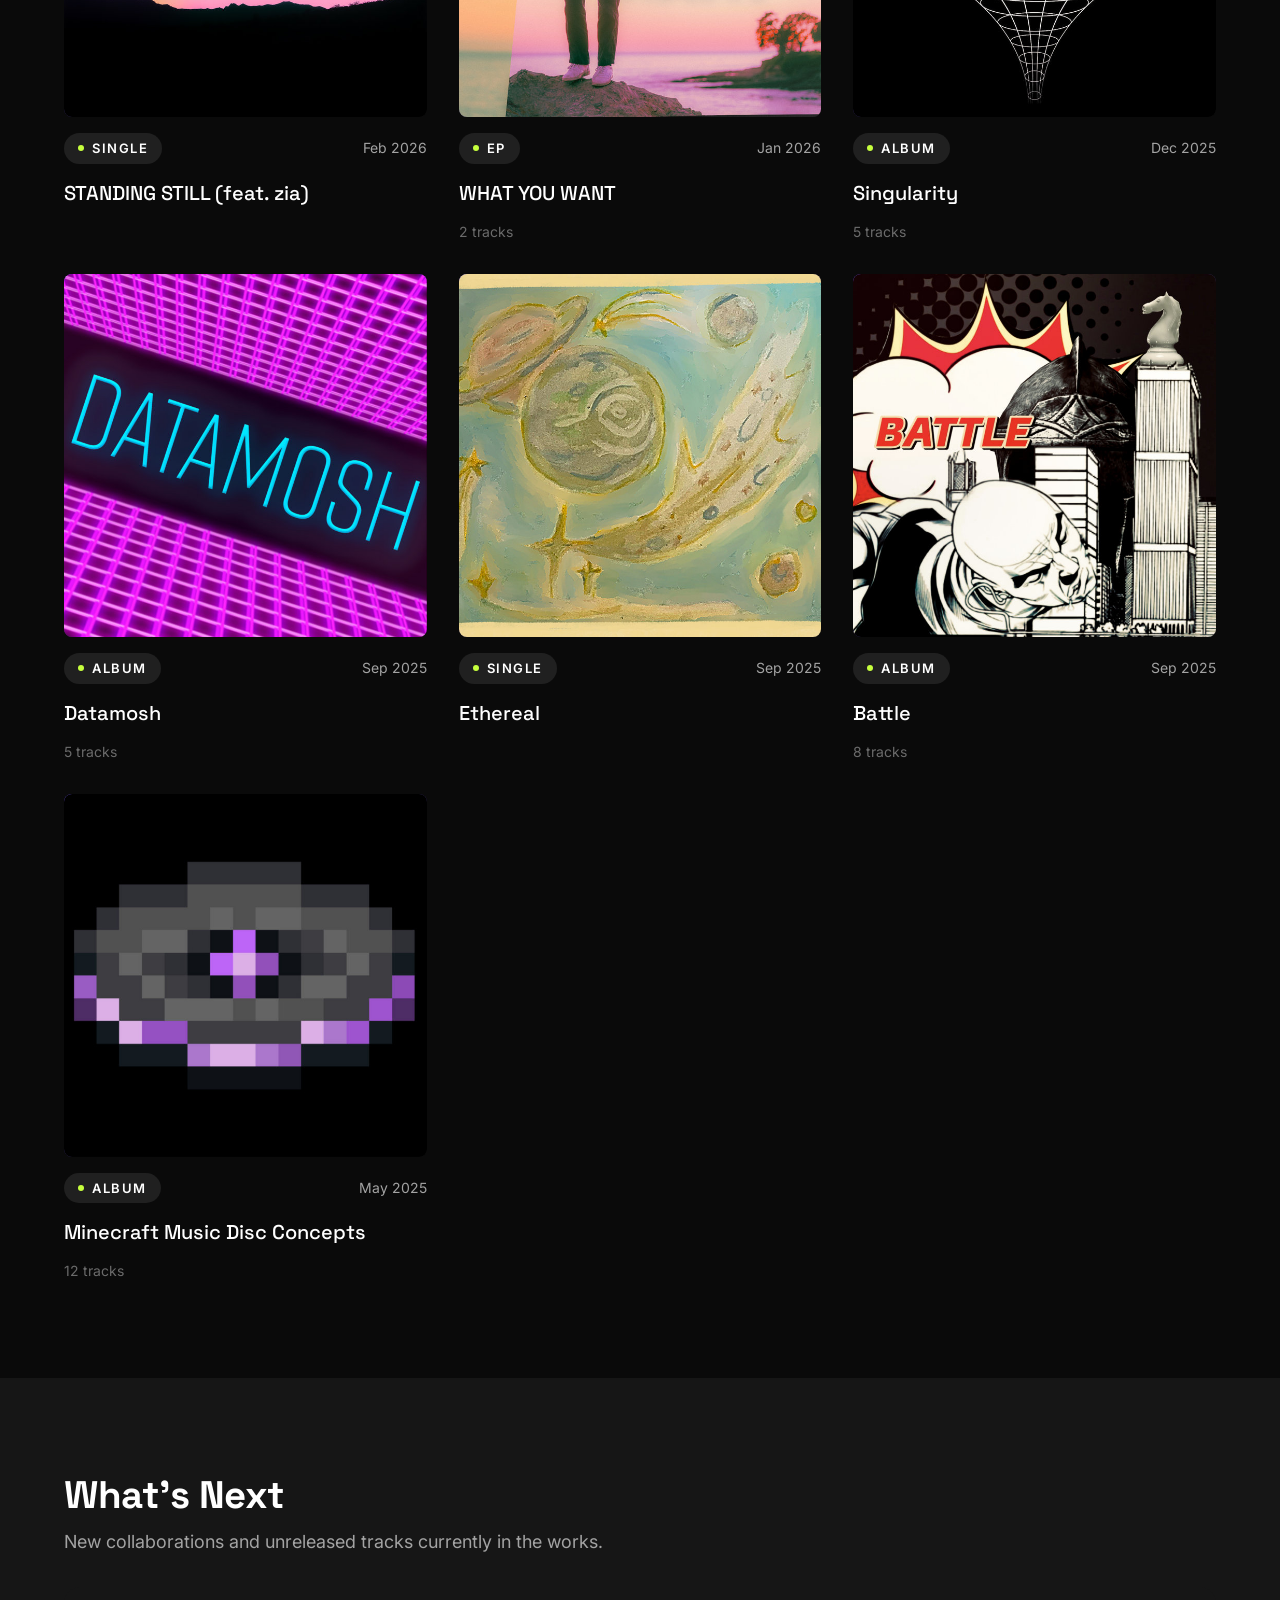
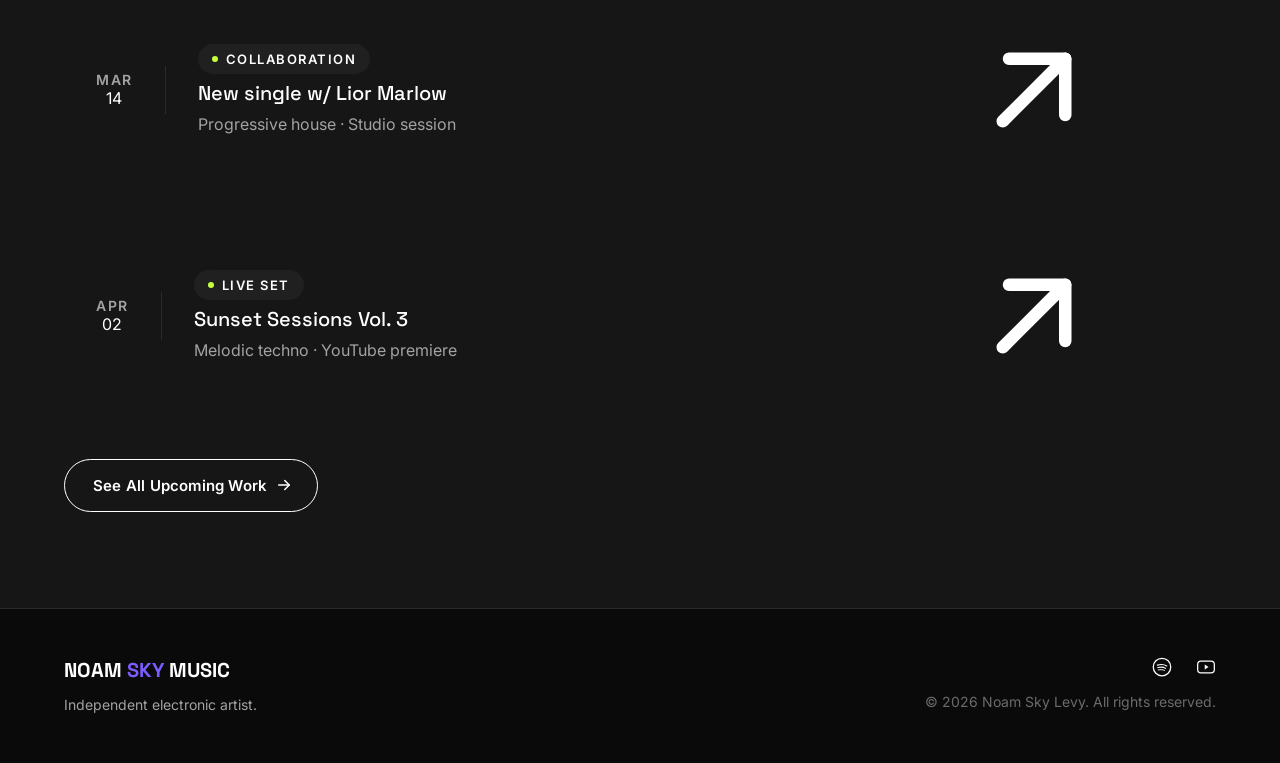
==== commit 291a9525: "Add files via upload" ====
--- a/index.html
+++ b/index.html
@@ -5,7 +5,7 @@
 <meta name="viewport" content="width=device-width, initial-scale=1.0">
 <title>Noam Sky Levy | Electronic Music Producer</title>
 <meta name="description" content="Original electronic music by Noam Sky Levy. Listen to the latest releases, explore upcoming collaborations, and shop official merch.">
-<link rel="stylesheet" href="css/styles.css?v=20260726">
+<link rel="stylesheet" href="css/styles.css?v=20260726b">
 </head>
 <body>
 
--- a/css/styles.css
+++ b/css/styles.css
@@ -590,7 +590,7 @@
   gap: var(--space-24);
 }
 @media (min-width: 900px) {
-  .bio-hero { flex-direction: row; align-items: flex-start; gap: 80px; }
+  .bio-hero { flex-direction: row; align-items: center; gap: 80px; }
 }
 .bio-hero__portrait {
   width: 100%;
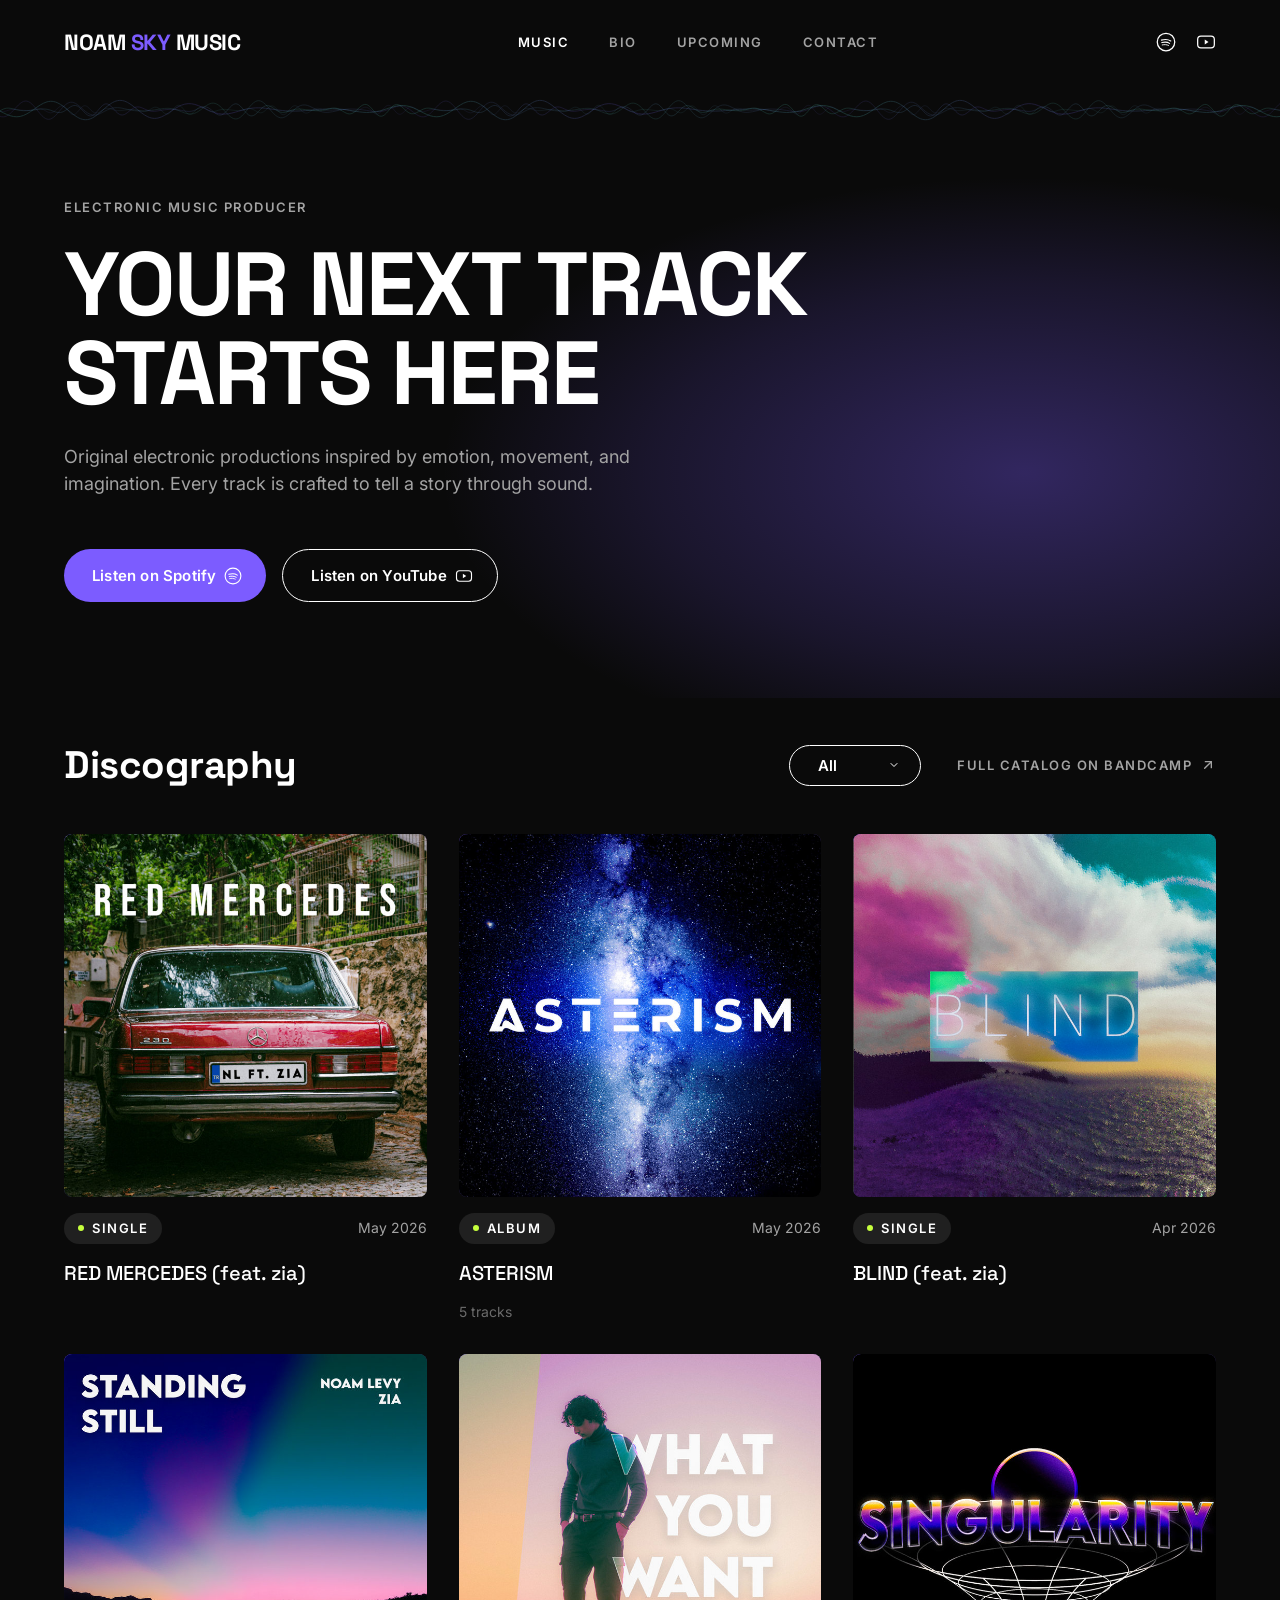
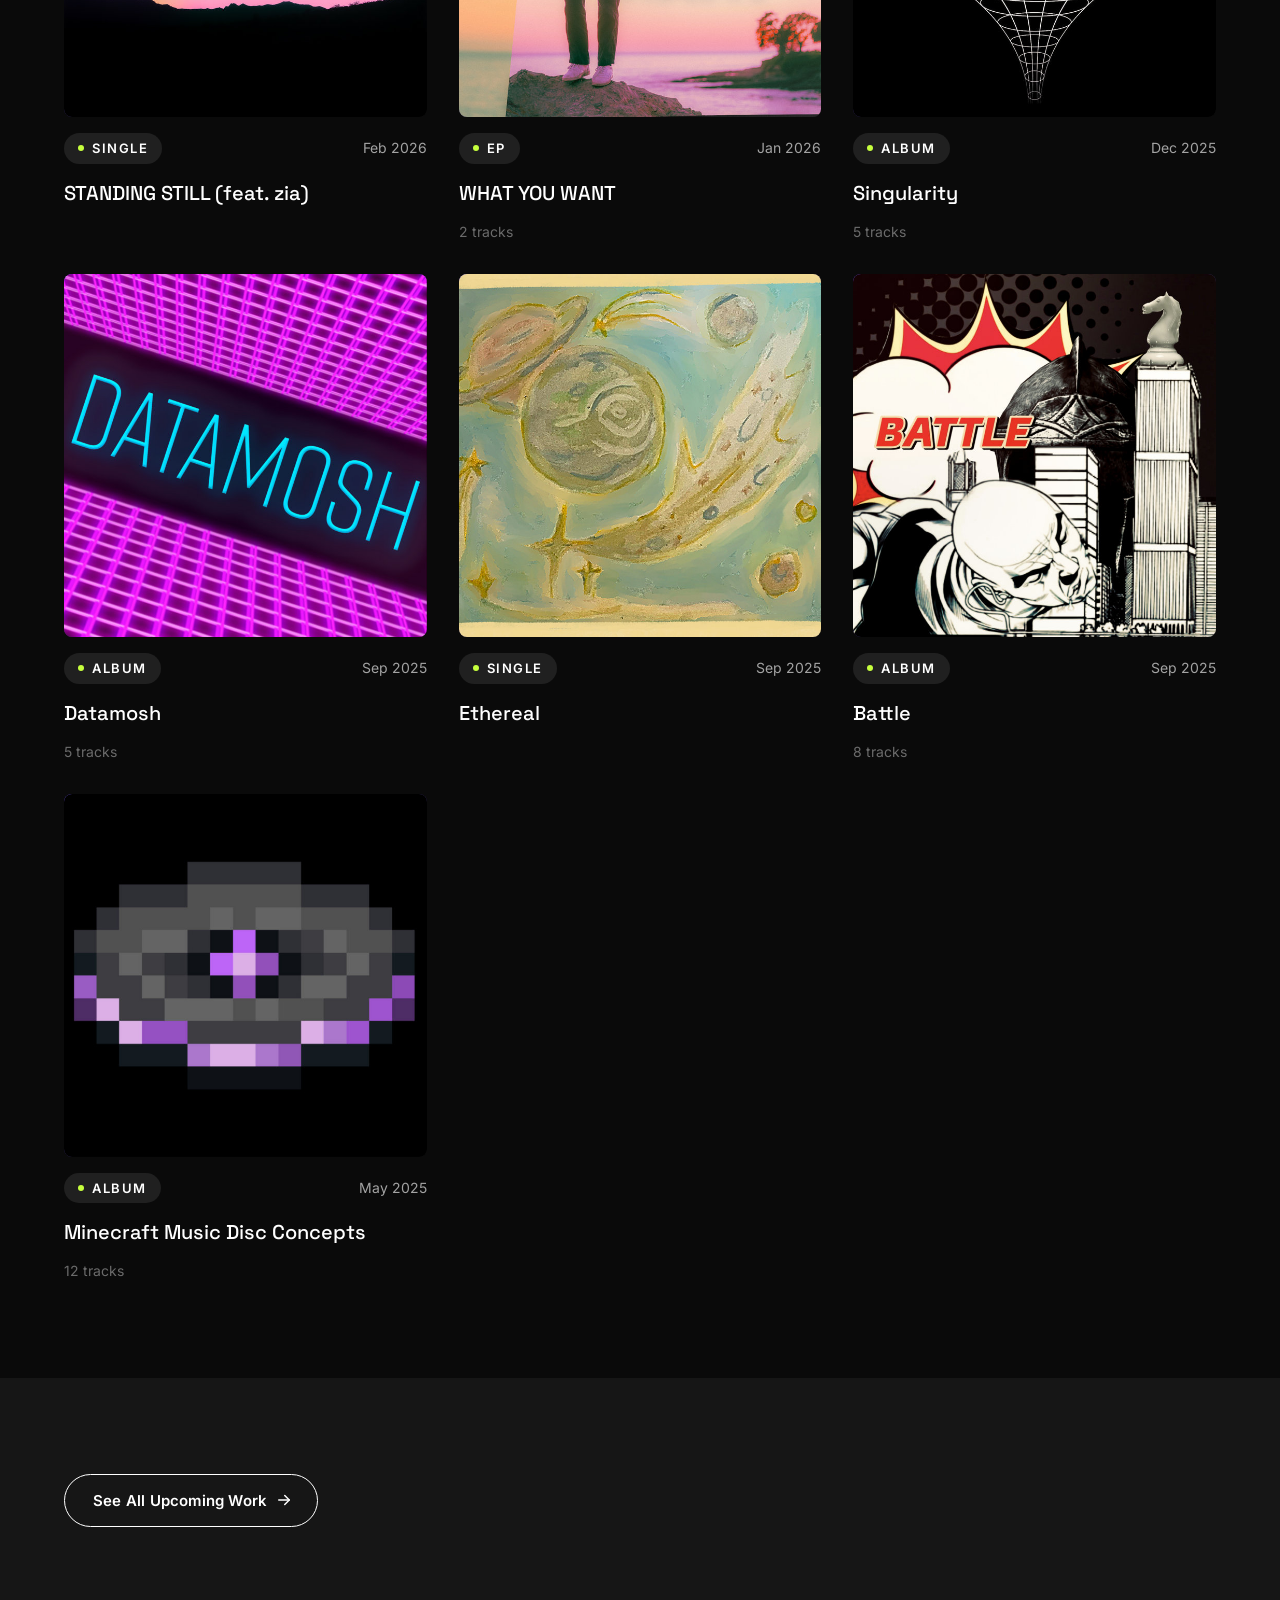
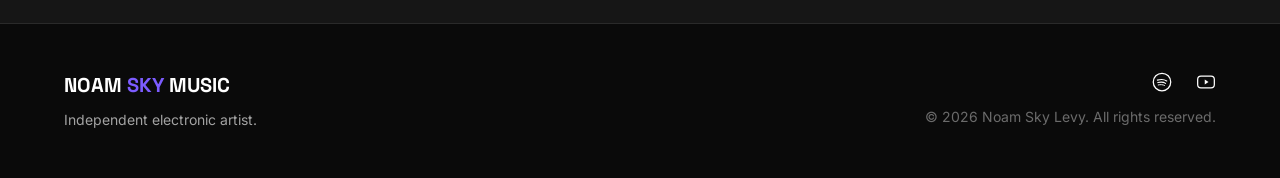
==== commit 5854d6bc: "Add files via upload" ====
--- a/index.html
+++ b/index.html
@@ -179,32 +179,6 @@
 
   <section class="section section--elevated">
     <div class="container">
-      <div class="section-header reveal">
-        <h2 class="heading-l">What's Next</h2>
-        <p class="body-l">New collaborations and unreleased tracks currently in the works.</p>
-      </div>
-      <div class="stack reveal" style="gap:20px; margin-bottom:40px;">
-        <a href="upcoming.html" class="card-collab">
-          <div class="card-collab__date"><span class="month">MAR</span><span class="day">14</span></div>
-          <div class="card-collab__divider"></div>
-          <div class="card-collab__info">
-            <span class="tag" style="align-self:flex-start;"><span class="tag__dot"></span><span class="tag__label label">Collaboration</span></span>
-            <h3 class="heading-s">New single w/ Lior Marlow</h3>
-            <p class="body-m">Progressive house · Studio session</p>
-          </div>
-          <div class="card-collab__arrow"><svg><use href="#icon-arrow-up-right"/></svg></div>
-        </a>
-        <a href="upcoming.html" class="card-collab">
-          <div class="card-collab__date"><span class="month">APR</span><span class="day">02</span></div>
-          <div class="card-collab__divider"></div>
-          <div class="card-collab__info">
-            <span class="tag" style="align-self:flex-start;"><span class="tag__dot"></span><span class="tag__label label">Live Set</span></span>
-            <h3 class="heading-s">Sunset Sessions Vol. 3</h3>
-            <p class="body-m">Melodic techno · YouTube premiere</p>
-          </div>
-          <div class="card-collab__arrow"><svg><use href="#icon-arrow-up-right"/></svg></div>
-        </a>
-      </div>
       <a href="upcoming.html" class="btn btn--secondary reveal">See All Upcoming Work <svg class="icon"><use href="#icon-arrow-right"/></svg></a>
     </div>
   </section>
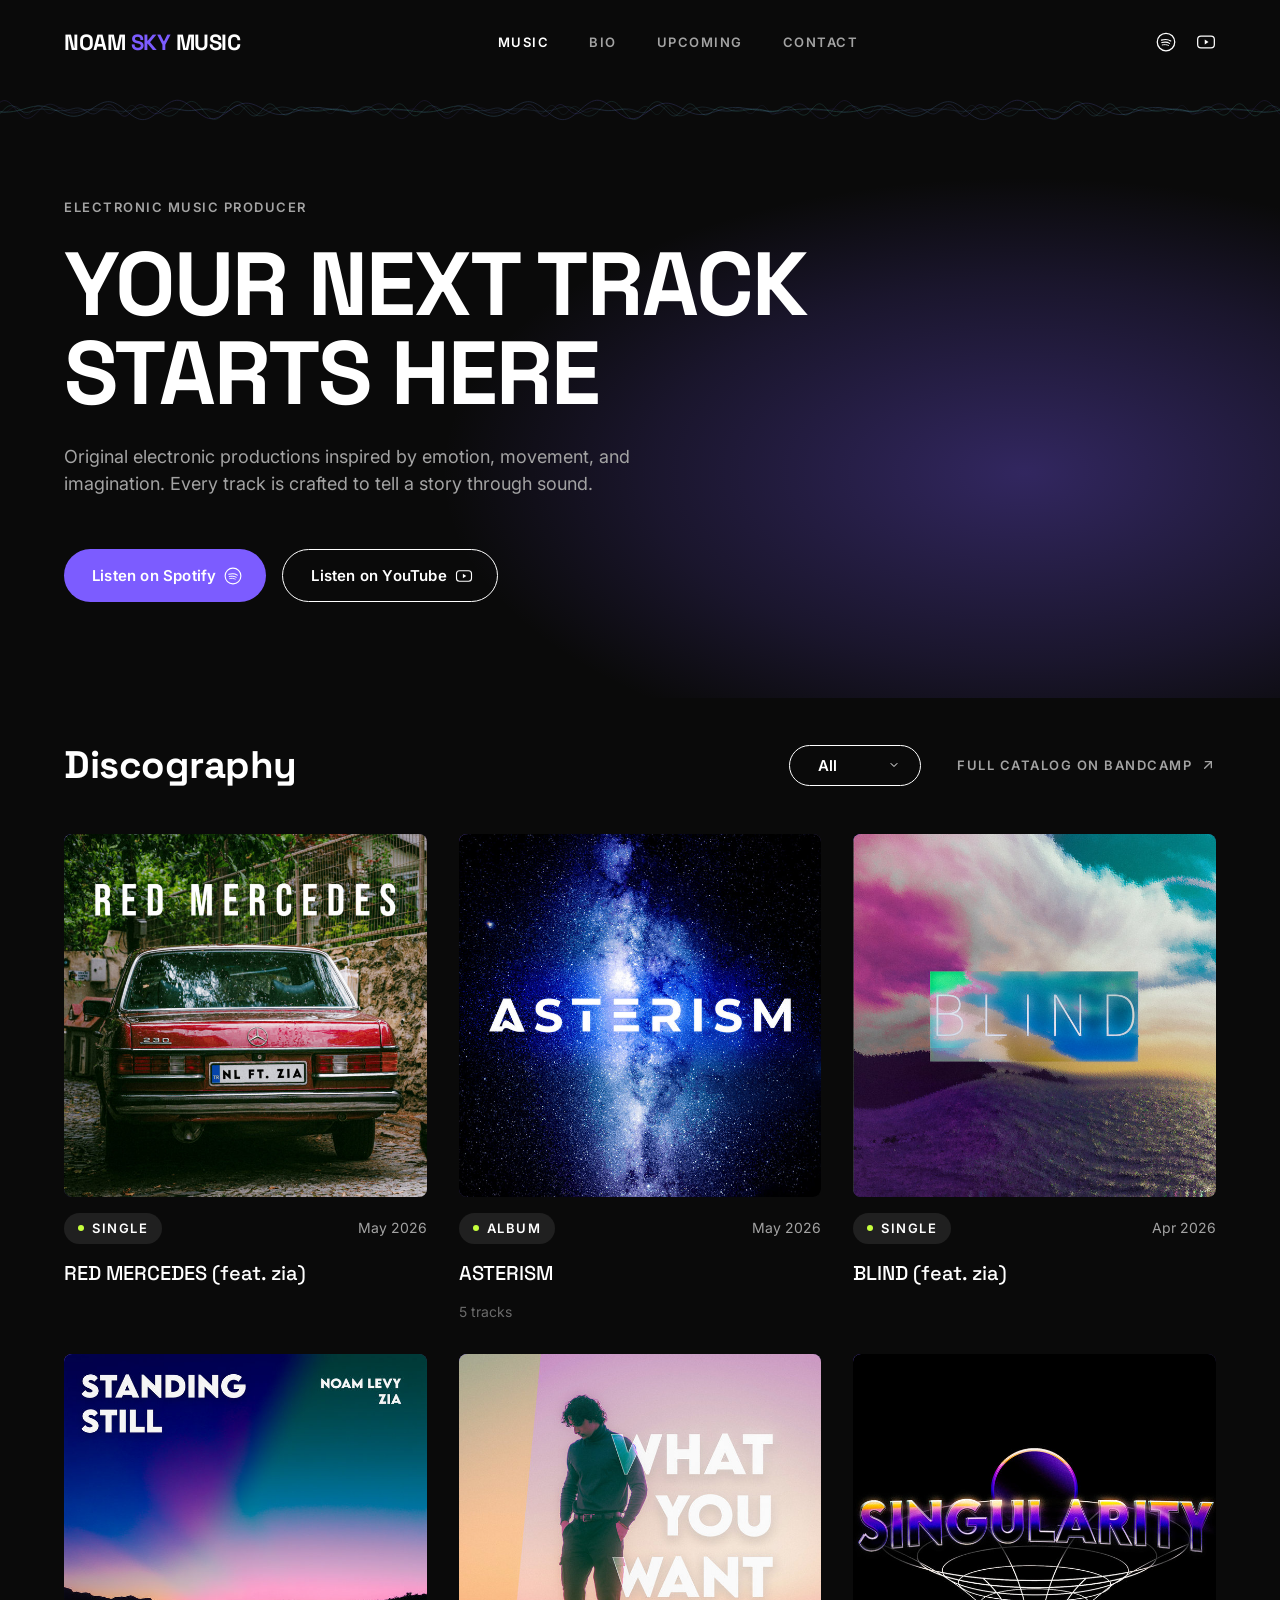
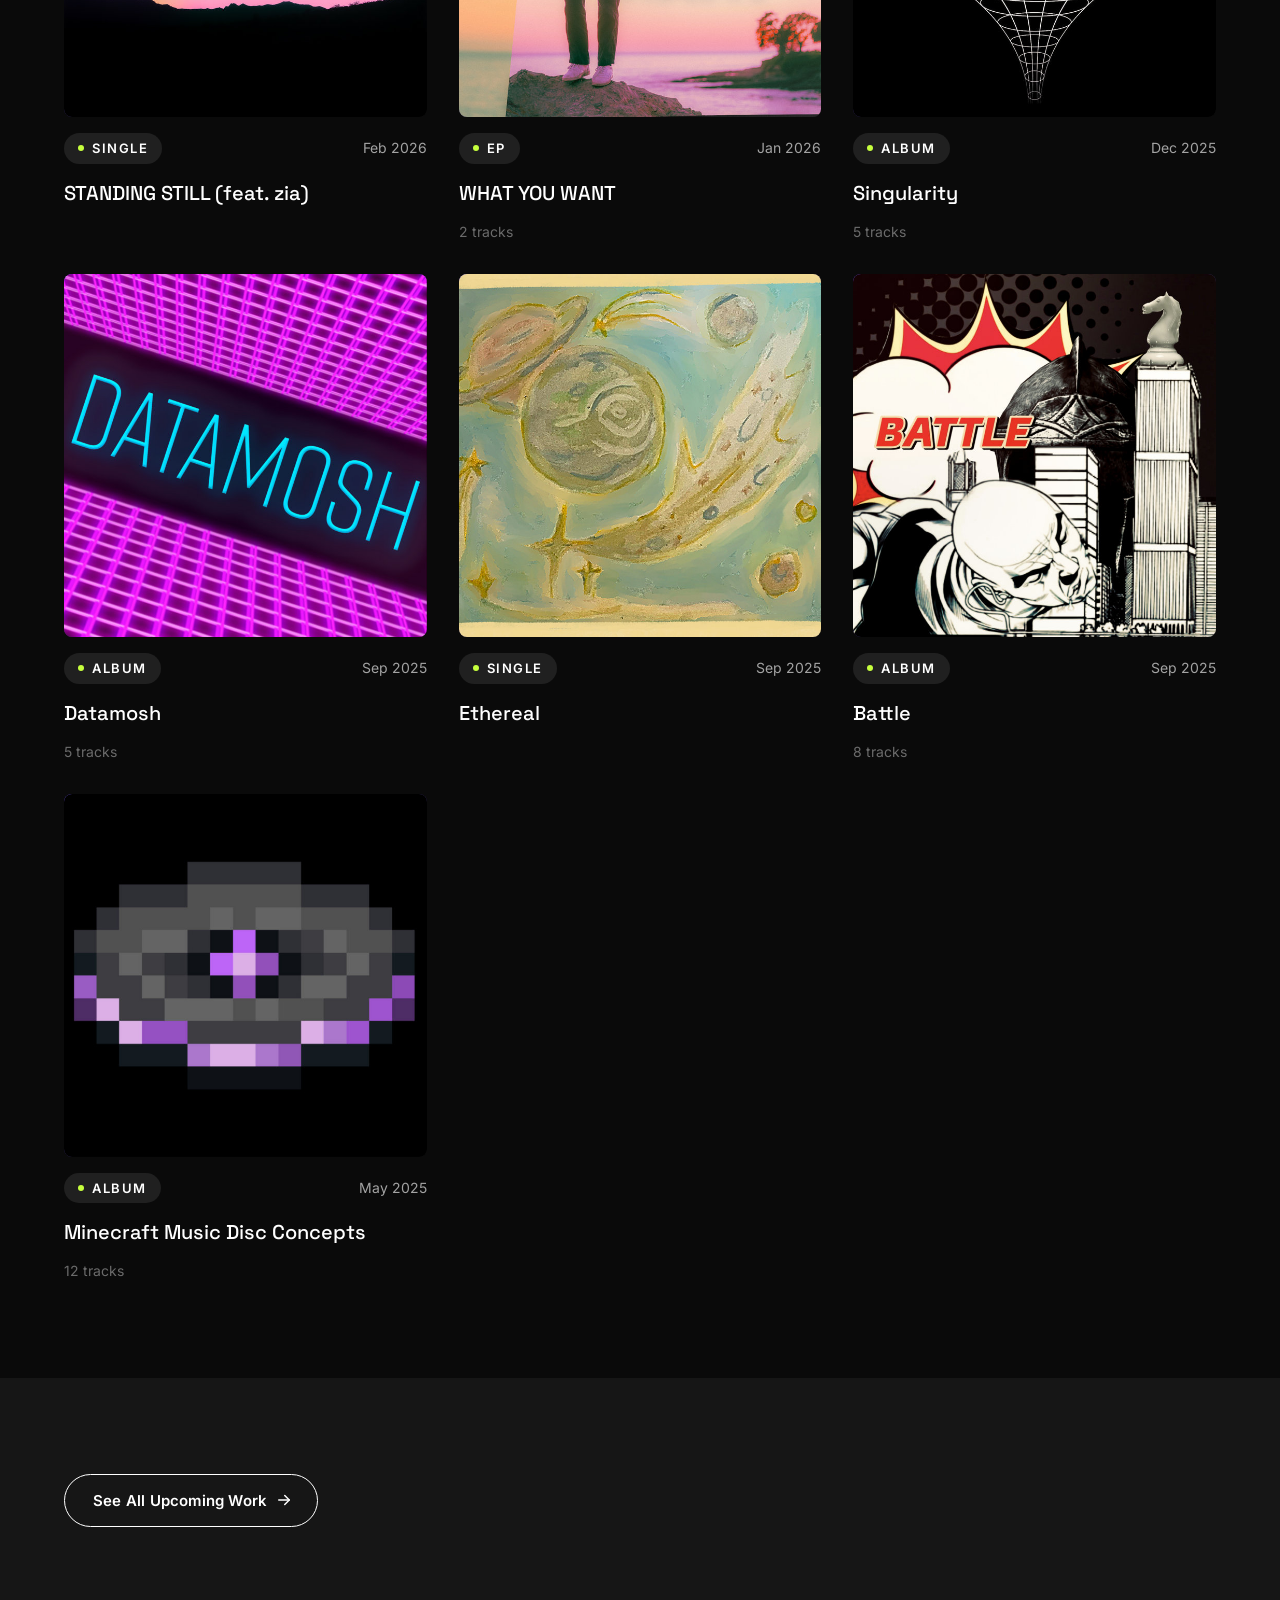
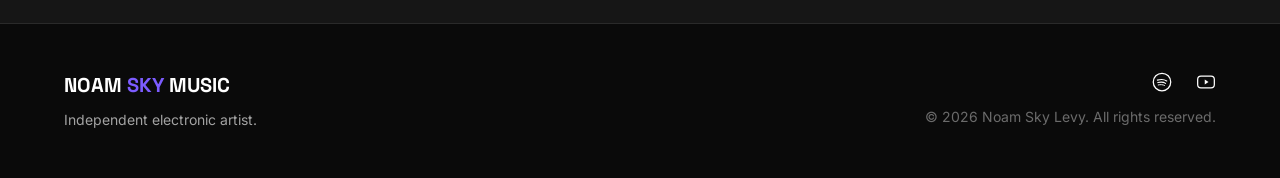
==== commit a00fbc27: "Add files via upload" ====
--- a/index.html
+++ b/index.html
@@ -5,7 +5,7 @@
 <meta name="viewport" content="width=device-width, initial-scale=1.0">
 <title>Noam Sky Levy | Electronic Music Producer</title>
 <meta name="description" content="Original electronic music by Noam Sky Levy. Listen to the latest releases, explore upcoming collaborations, and shop official merch.">
-<link rel="stylesheet" href="css/styles.css?v=20260726b">
+<link rel="stylesheet" href="css/styles.css?v=20260726c">
 </head>
 <body>
 
--- a/css/styles.css
+++ b/css/styles.css
@@ -303,7 +303,7 @@
   align-items: center;
 }
 @media (min-width: 900px) {
-  .navbar__links { display: flex; }
+  .navbar__links { display: flex; transform: translateX(-20px); }
 }
 .navbar__links a {
   color: var(--text-secondary);
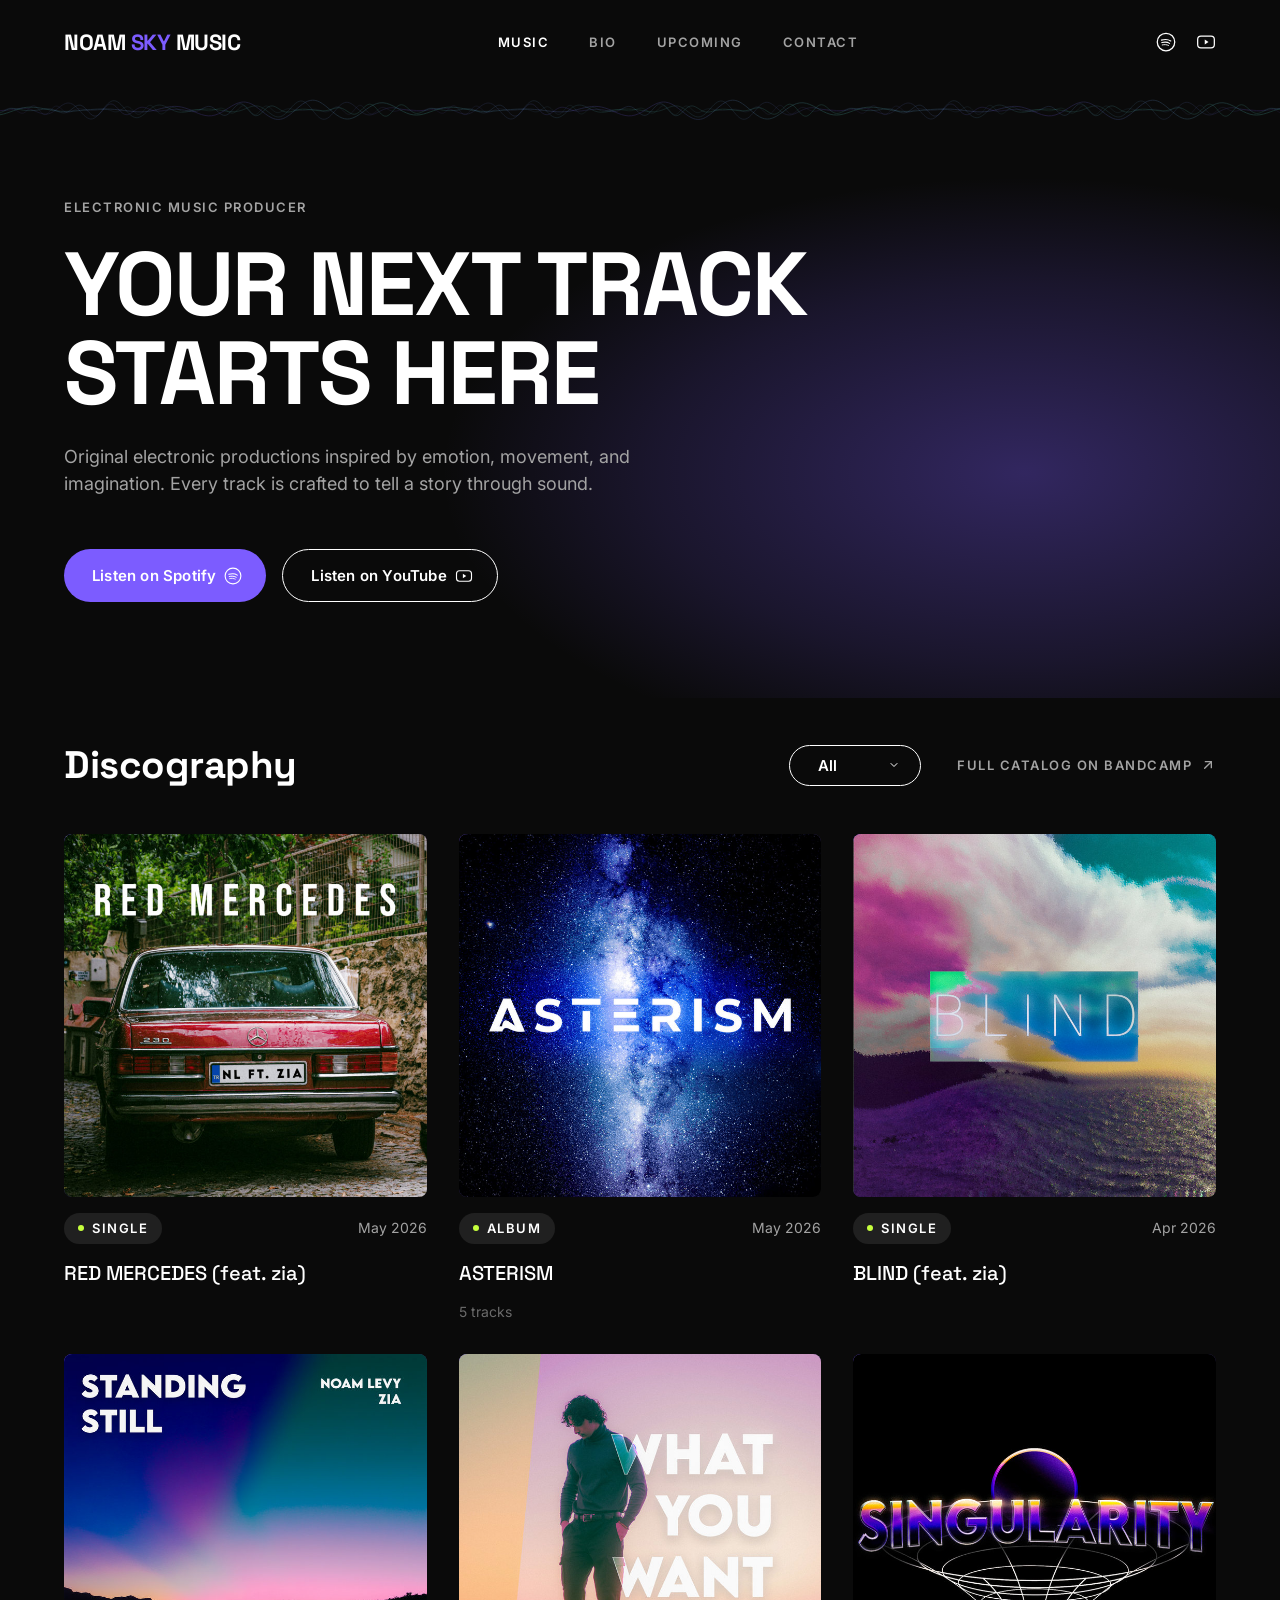
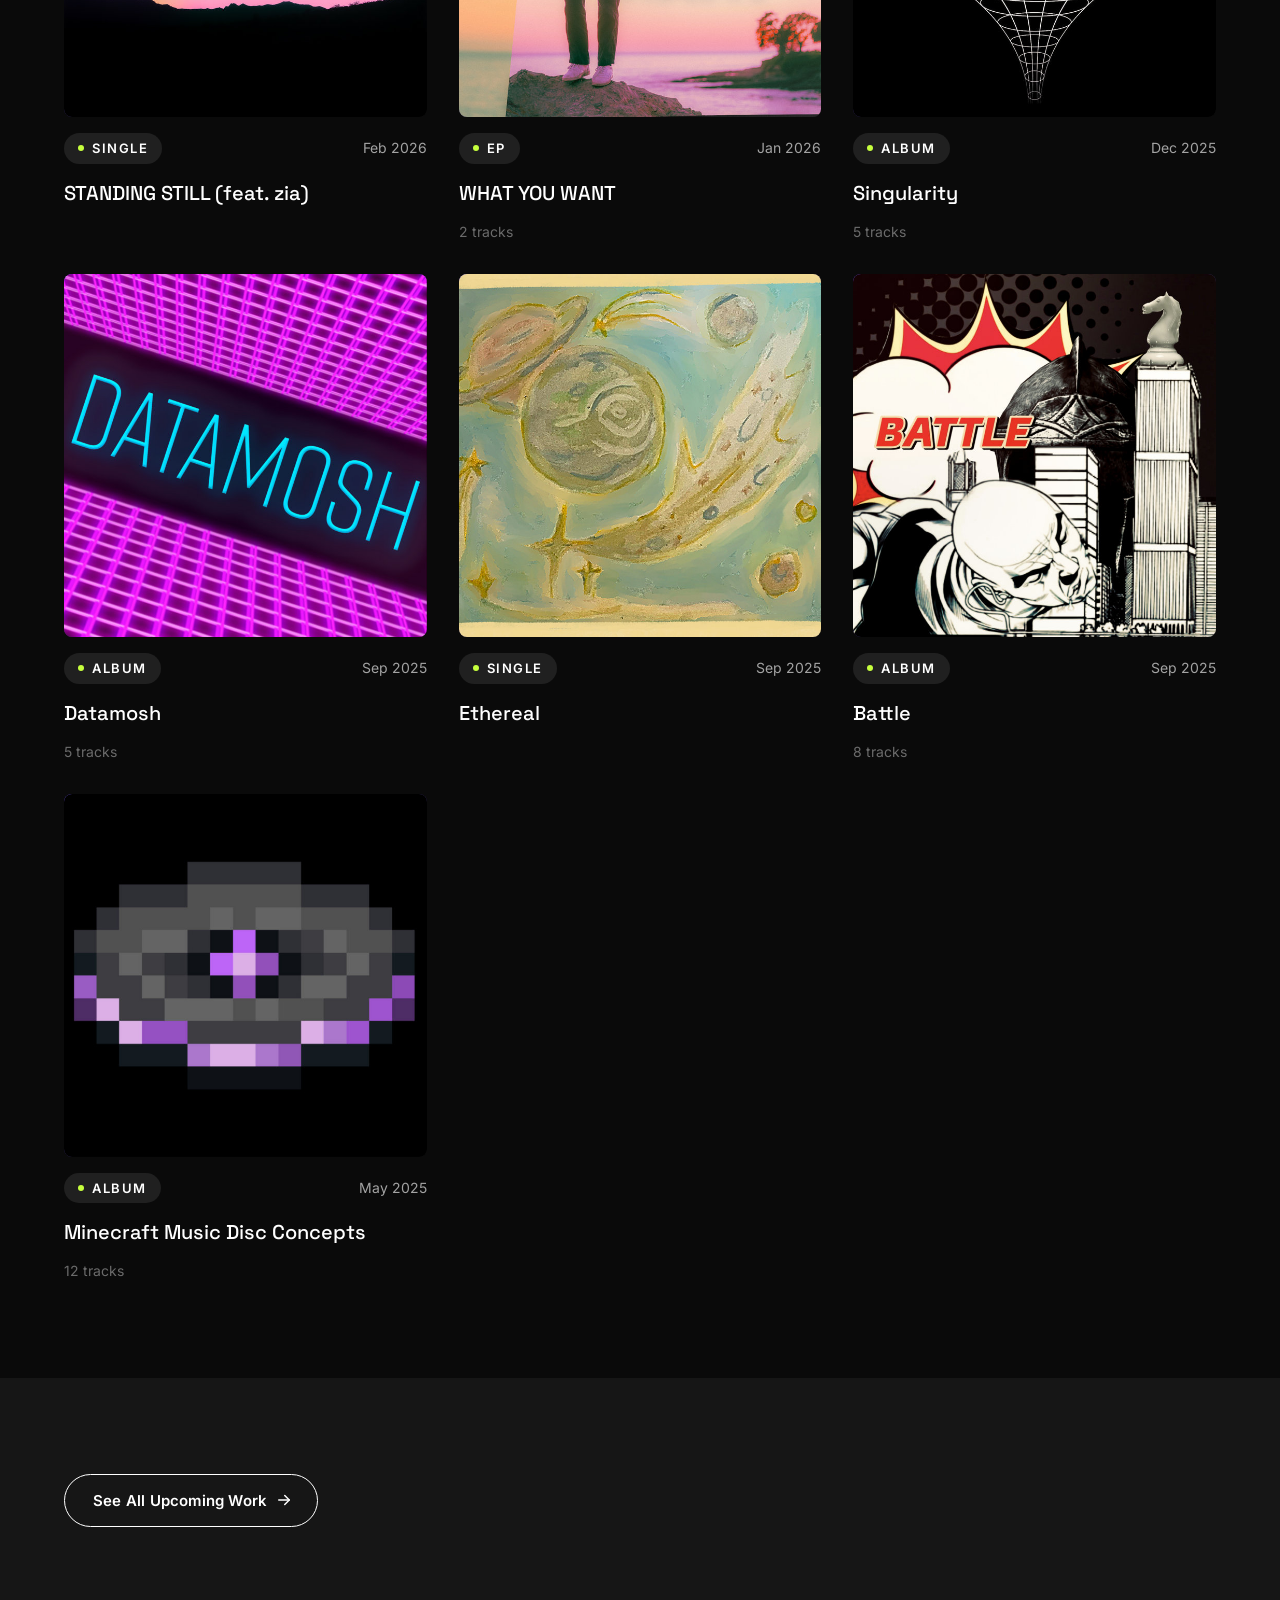
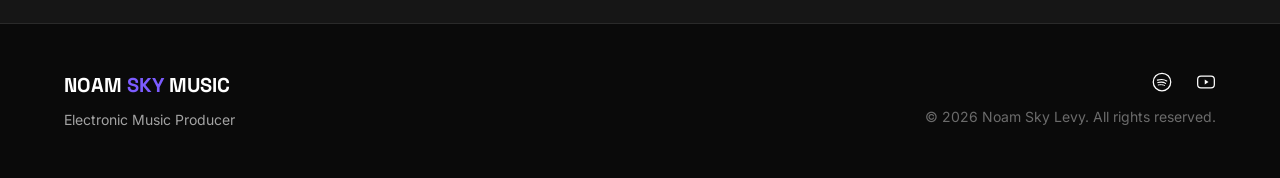
==== commit 2177b142: "Add files via upload" ====
--- a/index.html
+++ b/index.html
@@ -5,7 +5,7 @@
 <meta name="viewport" content="width=device-width, initial-scale=1.0">
 <title>Noam Sky Levy | Electronic Music Producer</title>
 <meta name="description" content="Original electronic music by Noam Sky Levy. Listen to the latest releases, explore upcoming collaborations, and shop official merch.">
-<link rel="stylesheet" href="css/styles.css?v=20260726c">
+<link rel="stylesheet" href="css/styles.css?v=20260726e">
 </head>
 <body>
 
@@ -188,7 +188,7 @@
 <footer class="footer">
   <div class="footer__brand">
     <span class="footer__logo">NOAM <span class="logo-accent">SKY</span> MUSIC</span>
-    <p class="footer__tagline body-s">Independent electronic artist.</p>
+    <p class="footer__tagline body-s">Electronic Music Producer</p>
   </div>
   <div class="footer__meta">
     <div class="footer__social">
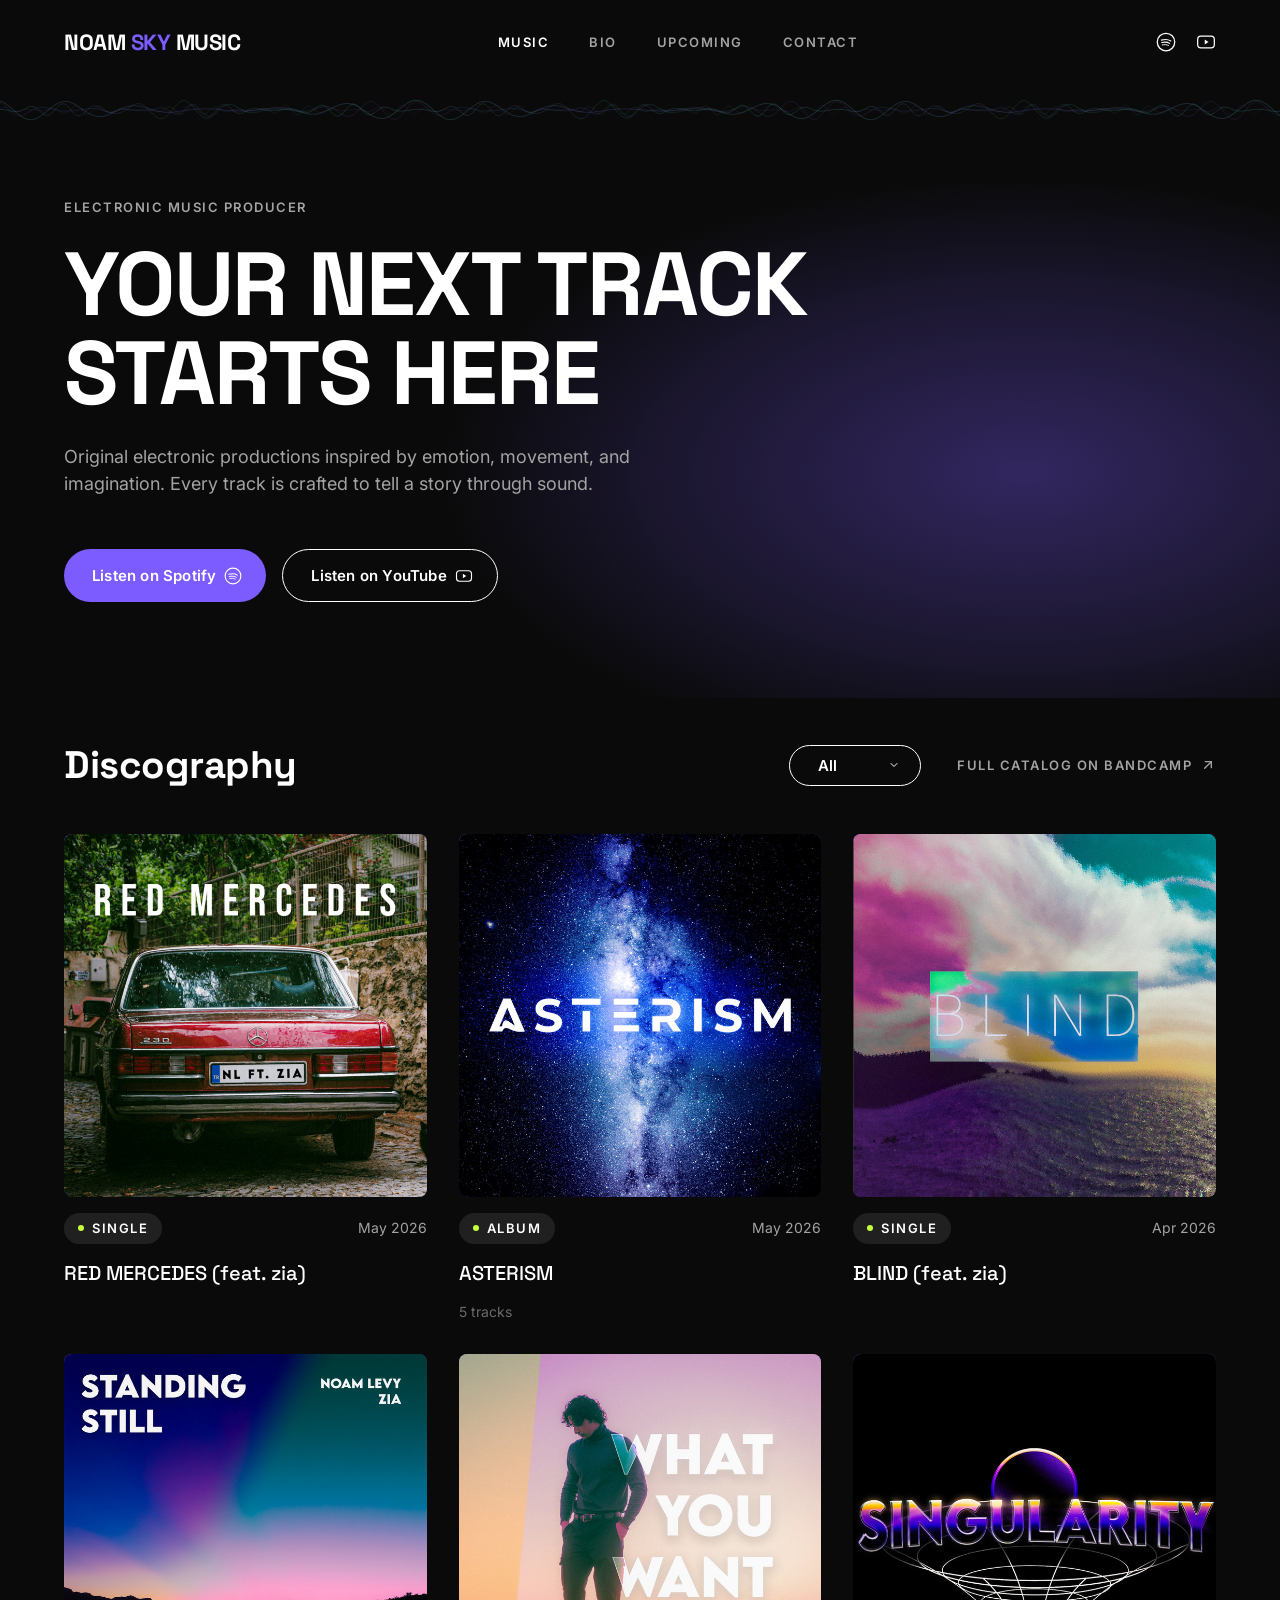
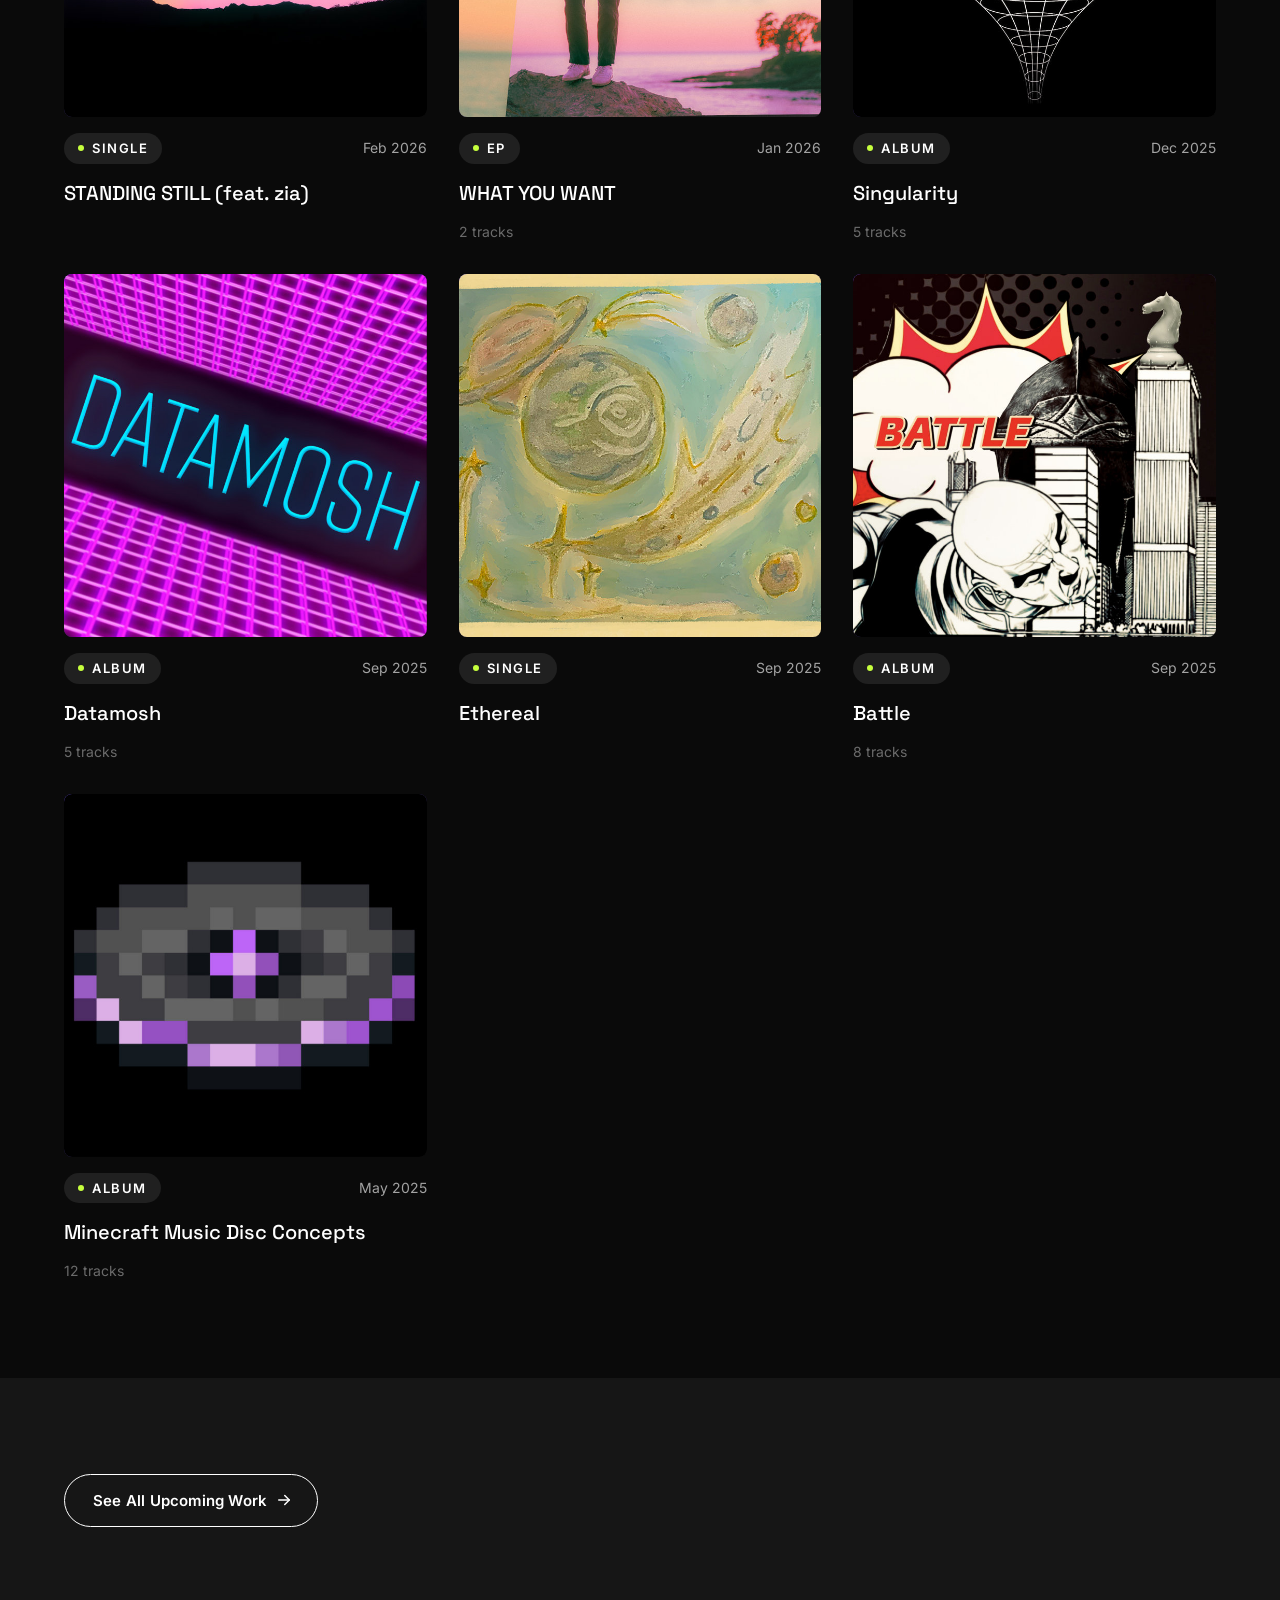
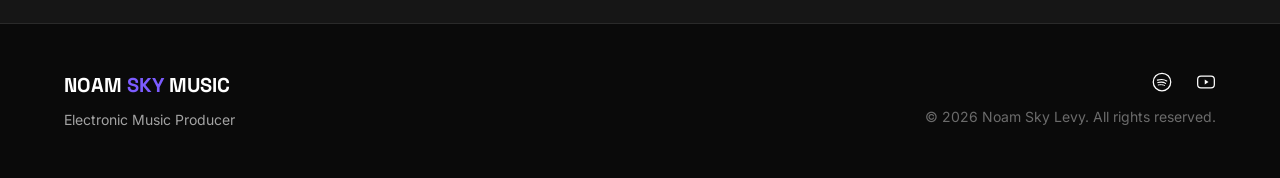
==== commit 58364bd1: "Add files via upload" ====
--- a/index.html
+++ b/index.html
@@ -5,7 +5,7 @@
 <meta name="viewport" content="width=device-width, initial-scale=1.0">
 <title>Noam Sky Levy | Electronic Music Producer</title>
 <meta name="description" content="Original electronic music by Noam Sky Levy. Listen to the latest releases, explore upcoming collaborations, and shop official merch.">
-<link rel="stylesheet" href="css/styles.css?v=20260726e">
+<link rel="stylesheet" href="css/styles.css?v=20260727a">
 </head>
 <body>
 
@@ -15,6 +15,8 @@
   <symbol id="icon-arrow-right" viewBox="0 0 24 24" fill="none"><path d="M5 12H19" stroke="currentColor" stroke-width="2" stroke-linecap="round"/><path d="M13 6L19 12L13 18" stroke="currentColor" stroke-width="2" stroke-linecap="round" stroke-linejoin="round"/></symbol>
   <symbol id="icon-arrow-up-right" viewBox="0 0 24 24" fill="none"><path d="M7 17L17 7" stroke="currentColor" stroke-width="2" stroke-linecap="round"/><path d="M8 7H17V16" stroke="currentColor" stroke-width="2" stroke-linecap="round" stroke-linejoin="round"/></symbol>
   <symbol id="icon-play" viewBox="0 0 24 24" fill="none"><circle cx="12" cy="12" r="11" stroke="currentColor" stroke-width="1.5"/><path d="M10 8.5L16 12L10 15.5V8.5Z" fill="currentColor"/></symbol>
+  <symbol id="icon-play-sm" viewBox="0 0 24 24" fill="none"><path d="M7 5.5L18 12L7 18.5V5.5Z" fill="currentColor"/></symbol>
+  <symbol id="icon-pause-sm" viewBox="0 0 24 24" fill="none"><rect x="6" y="5" width="4" height="14" rx="1" fill="currentColor"/><rect x="14" y="5" width="4" height="14" rx="1" fill="currentColor"/></symbol>
   <symbol id="icon-spotify" viewBox="0 0 24 24" fill="none"><circle cx="12" cy="12" r="10.5" stroke="currentColor" stroke-width="1.5"/><path d="M6.5 9.8C10 8.7 15 9 17.7 10.8" stroke="currentColor" stroke-width="1.4" stroke-linecap="round"/><path d="M7 12.7C10 11.9 14 12.1 16.3 13.6" stroke="currentColor" stroke-width="1.3" stroke-linecap="round"/><path d="M7.5 15.5C10 14.9 13 15 15 16.1" stroke="currentColor" stroke-width="1.1" stroke-linecap="round"/></symbol>
   <symbol id="icon-youtube" viewBox="0 0 24 24" fill="none"><rect x="2" y="5" width="20" height="14" rx="4" stroke="currentColor" stroke-width="1.5"/><path d="M10.5 9L15 12L10.5 15V9Z" fill="currentColor"/></symbol>
   <symbol id="icon-instagram" viewBox="0 0 24 24" fill="none"><rect x="3" y="3" width="18" height="18" rx="5" stroke="currentColor" stroke-width="1.5"/><circle cx="12" cy="12" r="4.2" stroke="currentColor" stroke-width="1.5"/><circle cx="17.2" cy="6.8" r="1.1" fill="currentColor"/></symbol>
@@ -87,92 +89,162 @@
         </div>
       </div>
       <div class="grid grid--3" id="discography-grid">
-        <a href="https://noamlevyofficial.bandcamp.com/track/red-mercedes-feat-zia" target="_blank" rel="noopener" class="card-release reveal" data-type="single">
-          <div class="card-release__art"><img src="assets/releases/red-mercedes.jpg" alt="RED MERCEDES cover art" loading="lazy"><div class="card-release__play"><svg><use href="#icon-play"/></svg></div></div>
+        <div class="card-release reveal" data-type="single" data-preview="assets/previews/red_mercedes.mp3">
+          <div class="card-release__art">
+            <img src="assets/releases/red-mercedes.jpg" alt="RED MERCEDES cover art" loading="lazy">
+            <div class="card-release__progress"><div class="card-release__progress-bar"></div></div>
+            <div class="card-release__overlay">
+              <button type="button" class="card-release__action card-release__action--preview"><svg class="icon-inline"><use href="#icon-play-sm"/></svg><span>Preview</span></button>
+              <a href="https://noamlevyofficial.bandcamp.com/track/red-mercedes-feat-zia" target="_blank" rel="noopener" class="card-release__action card-release__action--full"><svg class="icon-inline"><use href="#icon-arrow-up-right"/></svg><span>Full Track</span></a>
+            </div>
+          </div>
           <div class="card-release__meta">
             <span class="tag"><span class="tag__dot"></span><span class="tag__label label">Single</span></span>
             <span class="body-s">May 2026</span>
           </div>
           <h3 class="heading-s">RED MERCEDES (feat. zia)</h3>
-        </a>
-        <a href="https://noamlevyofficial.bandcamp.com/album/asterism" target="_blank" rel="noopener" class="card-release reveal" data-type="album">
-          <div class="card-release__art"><img src="assets/releases/asterism.jpg" alt="ASTERISM cover art" loading="lazy"><div class="card-release__play"><svg><use href="#icon-play"/></svg></div></div>
+        </div>
+        <div class="card-release reveal" data-type="album" data-preview="assets/previews/asterism.mp3">
+          <div class="card-release__art">
+            <img src="assets/releases/asterism.jpg" alt="ASTERISM cover art" loading="lazy">
+            <div class="card-release__progress"><div class="card-release__progress-bar"></div></div>
+            <div class="card-release__overlay">
+              <button type="button" class="card-release__action card-release__action--preview"><svg class="icon-inline"><use href="#icon-play-sm"/></svg><span>Preview</span></button>
+              <a href="https://noamlevyofficial.bandcamp.com/album/asterism" target="_blank" rel="noopener" class="card-release__action card-release__action--full"><svg class="icon-inline"><use href="#icon-arrow-up-right"/></svg><span>Full Track</span></a>
+            </div>
+          </div>
           <div class="card-release__meta">
             <span class="tag"><span class="tag__dot"></span><span class="tag__label label">Album</span></span>
             <span class="body-s">May 2026</span>
           </div>
           <h3 class="heading-s">ASTERISM</h3>
           <span class="body-s card-release__type">5 tracks</span>
-        </a>
-        <a href="https://noamlevyofficial.bandcamp.com/track/blind-feat-zia" target="_blank" rel="noopener" class="card-release reveal" data-type="single">
-          <div class="card-release__art"><img src="assets/releases/blind.jpg" alt="BLIND cover art" loading="lazy"><div class="card-release__play"><svg><use href="#icon-play"/></svg></div></div>
+        </div>
+        <div class="card-release reveal" data-type="single" data-preview="assets/previews/blind.mp3">
+          <div class="card-release__art">
+            <img src="assets/releases/blind.jpg" alt="BLIND cover art" loading="lazy">
+            <div class="card-release__progress"><div class="card-release__progress-bar"></div></div>
+            <div class="card-release__overlay">
+              <button type="button" class="card-release__action card-release__action--preview"><svg class="icon-inline"><use href="#icon-play-sm"/></svg><span>Preview</span></button>
+              <a href="https://noamlevyofficial.bandcamp.com/track/blind-feat-zia" target="_blank" rel="noopener" class="card-release__action card-release__action--full"><svg class="icon-inline"><use href="#icon-arrow-up-right"/></svg><span>Full Track</span></a>
+            </div>
+          </div>
           <div class="card-release__meta">
             <span class="tag"><span class="tag__dot"></span><span class="tag__label label">Single</span></span>
             <span class="body-s">Apr 2026</span>
           </div>
           <h3 class="heading-s">BLIND (feat. zia)</h3>
-        </a>
-        <a href="https://noamlevyofficial.bandcamp.com/track/standing-still-feat-zia" target="_blank" rel="noopener" class="card-release reveal" data-type="single">
-          <div class="card-release__art"><img src="assets/releases/standing-still.jpg" alt="STANDING STILL cover art" loading="lazy"><div class="card-release__play"><svg><use href="#icon-play"/></svg></div></div>
+        </div>
+        <div class="card-release reveal" data-type="single" data-preview="assets/previews/standing_still.mp3">
+          <div class="card-release__art">
+            <img src="assets/releases/standing-still.jpg" alt="STANDING STILL cover art" loading="lazy">
+            <div class="card-release__progress"><div class="card-release__progress-bar"></div></div>
+            <div class="card-release__overlay">
+              <button type="button" class="card-release__action card-release__action--preview"><svg class="icon-inline"><use href="#icon-play-sm"/></svg><span>Preview</span></button>
+              <a href="https://noamlevyofficial.bandcamp.com/track/standing-still-feat-zia" target="_blank" rel="noopener" class="card-release__action card-release__action--full"><svg class="icon-inline"><use href="#icon-arrow-up-right"/></svg><span>Full Track</span></a>
+            </div>
+          </div>
           <div class="card-release__meta">
             <span class="tag"><span class="tag__dot"></span><span class="tag__label label">Single</span></span>
             <span class="body-s">Feb 2026</span>
           </div>
           <h3 class="heading-s">STANDING STILL (feat. zia)</h3>
-        </a>
-        <a href="https://noamlevyofficial.bandcamp.com/album/what-you-want" target="_blank" rel="noopener" class="card-release reveal" data-type="album">
-          <div class="card-release__art"><img src="assets/releases/what-you-want.jpg" alt="WHAT YOU WANT cover art" loading="lazy"><div class="card-release__play"><svg><use href="#icon-play"/></svg></div></div>
+        </div>
+        <div class="card-release reveal" data-type="album" data-preview="assets/previews/whatyouwant.mp3">
+          <div class="card-release__art">
+            <img src="assets/releases/what-you-want.jpg" alt="WHAT YOU WANT cover art" loading="lazy">
+            <div class="card-release__progress"><div class="card-release__progress-bar"></div></div>
+            <div class="card-release__overlay">
+              <button type="button" class="card-release__action card-release__action--preview"><svg class="icon-inline"><use href="#icon-play-sm"/></svg><span>Preview</span></button>
+              <a href="https://noamlevyofficial.bandcamp.com/album/what-you-want" target="_blank" rel="noopener" class="card-release__action card-release__action--full"><svg class="icon-inline"><use href="#icon-arrow-up-right"/></svg><span>Full Track</span></a>
+            </div>
+          </div>
           <div class="card-release__meta">
             <span class="tag"><span class="tag__dot"></span><span class="tag__label label">EP</span></span>
             <span class="body-s">Jan 2026</span>
           </div>
           <h3 class="heading-s">WHAT YOU WANT</h3>
           <span class="body-s card-release__type">2 tracks</span>
-        </a>
-        <a href="https://noamlevyofficial.bandcamp.com/album/singularity" target="_blank" rel="noopener" class="card-release reveal" data-type="album">
-          <div class="card-release__art"><img src="assets/releases/singularity.jpg" alt="Singularity cover art" loading="lazy"><div class="card-release__play"><svg><use href="#icon-play"/></svg></div></div>
+        </div>
+        <div class="card-release reveal" data-type="album" data-preview="assets/previews/singularity.mp3">
+          <div class="card-release__art">
+            <img src="assets/releases/singularity.jpg" alt="Singularity cover art" loading="lazy">
+            <div class="card-release__progress"><div class="card-release__progress-bar"></div></div>
+            <div class="card-release__overlay">
+              <button type="button" class="card-release__action card-release__action--preview"><svg class="icon-inline"><use href="#icon-play-sm"/></svg><span>Preview</span></button>
+              <a href="https://noamlevyofficial.bandcamp.com/album/singularity" target="_blank" rel="noopener" class="card-release__action card-release__action--full"><svg class="icon-inline"><use href="#icon-arrow-up-right"/></svg><span>Full Track</span></a>
+            </div>
+          </div>
           <div class="card-release__meta">
             <span class="tag"><span class="tag__dot"></span><span class="tag__label label">Album</span></span>
             <span class="body-s">Dec 2025</span>
           </div>
           <h3 class="heading-s">Singularity</h3>
           <span class="body-s card-release__type">5 tracks</span>
-        </a>
-        <a href="https://noamlevyofficial.bandcamp.com/album/datamosh" target="_blank" rel="noopener" class="card-release reveal" data-type="album">
-          <div class="card-release__art"><img src="assets/releases/datamosh.jpg" alt="Datamosh cover art" loading="lazy"><div class="card-release__play"><svg><use href="#icon-play"/></svg></div></div>
+        </div>
+        <div class="card-release reveal" data-type="album" data-preview="assets/previews/datamosh.mp3">
+          <div class="card-release__art">
+            <img src="assets/releases/datamosh.jpg" alt="Datamosh cover art" loading="lazy">
+            <div class="card-release__progress"><div class="card-release__progress-bar"></div></div>
+            <div class="card-release__overlay">
+              <button type="button" class="card-release__action card-release__action--preview"><svg class="icon-inline"><use href="#icon-play-sm"/></svg><span>Preview</span></button>
+              <a href="https://noamlevyofficial.bandcamp.com/album/datamosh" target="_blank" rel="noopener" class="card-release__action card-release__action--full"><svg class="icon-inline"><use href="#icon-arrow-up-right"/></svg><span>Full Track</span></a>
+            </div>
+          </div>
           <div class="card-release__meta">
             <span class="tag"><span class="tag__dot"></span><span class="tag__label label">Album</span></span>
             <span class="body-s">Sep 2025</span>
           </div>
           <h3 class="heading-s">Datamosh</h3>
           <span class="body-s card-release__type">5 tracks</span>
-        </a>
-        <a href="https://noamlevyofficial.bandcamp.com/track/ethereal" target="_blank" rel="noopener" class="card-release reveal" data-type="single">
-          <div class="card-release__art"><img src="assets/releases/ethereal.jpg" alt="Ethereal cover art" loading="lazy"><div class="card-release__play"><svg><use href="#icon-play"/></svg></div></div>
+        </div>
+        <div class="card-release reveal" data-type="single" data-preview="assets/previews/etherial.mp3">
+          <div class="card-release__art">
+            <img src="assets/releases/ethereal.jpg" alt="Ethereal cover art" loading="lazy">
+            <div class="card-release__progress"><div class="card-release__progress-bar"></div></div>
+            <div class="card-release__overlay">
+              <button type="button" class="card-release__action card-release__action--preview"><svg class="icon-inline"><use href="#icon-play-sm"/></svg><span>Preview</span></button>
+              <a href="https://noamlevyofficial.bandcamp.com/track/ethereal" target="_blank" rel="noopener" class="card-release__action card-release__action--full"><svg class="icon-inline"><use href="#icon-arrow-up-right"/></svg><span>Full Track</span></a>
+            </div>
+          </div>
           <div class="card-release__meta">
             <span class="tag"><span class="tag__dot"></span><span class="tag__label label">Single</span></span>
             <span class="body-s">Sep 2025</span>
           </div>
           <h3 class="heading-s">Ethereal</h3>
-        </a>
-        <a href="https://noamlevyofficial.bandcamp.com/album/battle" target="_blank" rel="noopener" class="card-release reveal" data-type="album">
-          <div class="card-release__art"><img src="assets/releases/battle.jpg" alt="Battle cover art" loading="lazy"><div class="card-release__play"><svg><use href="#icon-play"/></svg></div></div>
+        </div>
+        <div class="card-release reveal" data-type="album" data-preview="assets/previews/battle.mp3">
+          <div class="card-release__art">
+            <img src="assets/releases/battle.jpg" alt="Battle cover art" loading="lazy">
+            <div class="card-release__progress"><div class="card-release__progress-bar"></div></div>
+            <div class="card-release__overlay">
+              <button type="button" class="card-release__action card-release__action--preview"><svg class="icon-inline"><use href="#icon-play-sm"/></svg><span>Preview</span></button>
+              <a href="https://noamlevyofficial.bandcamp.com/album/battle" target="_blank" rel="noopener" class="card-release__action card-release__action--full"><svg class="icon-inline"><use href="#icon-arrow-up-right"/></svg><span>Full Track</span></a>
+            </div>
+          </div>
           <div class="card-release__meta">
             <span class="tag"><span class="tag__dot"></span><span class="tag__label label">Album</span></span>
             <span class="body-s">Sep 2025</span>
           </div>
           <h3 class="heading-s">Battle</h3>
           <span class="body-s card-release__type">8 tracks</span>
-        </a>
-        <a href="https://noamlevyofficial.bandcamp.com/album/minecraft-music-disc-concepts" target="_blank" rel="noopener" class="card-release reveal" data-type="album">
-          <div class="card-release__art"><img src="assets/releases/minecraft-music-disc-concepts.jpg" alt="Minecraft Music Disc Concepts cover art" loading="lazy"><div class="card-release__play"><svg><use href="#icon-play"/></svg></div></div>
+        </div>
+        <div class="card-release reveal" data-type="album" data-preview="assets/previews/minecraft.mp3">
+          <div class="card-release__art">
+            <img src="assets/releases/minecraft-music-disc-concepts.jpg" alt="Minecraft Music Disc Concepts cover art" loading="lazy">
+            <div class="card-release__progress"><div class="card-release__progress-bar"></div></div>
+            <div class="card-release__overlay">
+              <button type="button" class="card-release__action card-release__action--preview"><svg class="icon-inline"><use href="#icon-play-sm"/></svg><span>Preview</span></button>
+              <a href="https://noamlevyofficial.bandcamp.com/album/minecraft-music-disc-concepts" target="_blank" rel="noopener" class="card-release__action card-release__action--full"><svg class="icon-inline"><use href="#icon-arrow-up-right"/></svg><span>Full Track</span></a>
+            </div>
+          </div>
           <div class="card-release__meta">
             <span class="tag"><span class="tag__dot"></span><span class="tag__label label">Album</span></span>
             <span class="body-s">May 2025</span>
           </div>
           <h3 class="heading-s">Minecraft Music Disc Concepts</h3>
           <span class="body-s card-release__type">12 tracks</span>
-        </a>
+        </div>
       </div>
     </div>
   </section>
@@ -199,6 +271,6 @@
   </div>
 </footer>
 
-<script src="js/main.js?v=20260726"></script>
+<script src="js/main.js?v=20260727a"></script>
 </body>
 </html>
--- a/css/styles.css
+++ b/css/styles.css
@@ -486,18 +486,63 @@
   object-fit: cover;
 }
 .card-release__type { color: var(--text-tertiary); }
-.card-release__play {
-  width: 56px; height: 56px;
-  border: 1.5px solid var(--white);
-  border-radius: 50%;
-  display: flex; align-items: center; justify-content: center;
-  transition: transform var(--transition-fast), background var(--transition-fast);
-}
-.card-release__play svg { width: 20px; height: 20px; margin-left: 2px; }
-.card-release:hover .card-release__play { transform: scale(1.1); background: rgba(255,255,255,0.1); }
 .card-release__meta { display: flex; align-items: center; justify-content: space-between; }
 .card-release__platforms { display: flex; gap: 14px; }
 .card-release__platforms svg { width: 18px; height: 18px; opacity: 0.8; }
+
+.card-release__overlay {
+  position: absolute;
+  inset: 0;
+  display: flex;
+  flex-direction: column;
+  justify-content: center;
+  align-items: flex-start;
+  gap: 14px;
+  padding: 24px;
+  background: rgba(10,10,10,0.72);
+  opacity: 0;
+  pointer-events: none;
+  transition: opacity var(--transition-fast);
+}
+.card-release:hover .card-release__overlay,
+.card-release__art:focus-within .card-release__overlay {
+  opacity: 1;
+  pointer-events: auto;
+}
+.card-release__action {
+  display: inline-flex;
+  align-items: center;
+  gap: 8px;
+  background: none;
+  border: none;
+  padding: 0;
+  color: var(--white);
+  font-family: var(--font-body);
+  font-weight: 600;
+  font-size: 14px;
+  letter-spacing: 0.2px;
+  cursor: pointer;
+  transition: color var(--transition-fast);
+}
+.card-release__action .icon-inline { width: 16px; height: 16px; flex-shrink: 0; }
+.card-release__action:hover { color: var(--accent-primary); }
+.card-release__action--preview.is-playing { color: var(--accent-primary); }
+
+.card-release__progress {
+  position: absolute;
+  left: 0; right: 0; bottom: 0;
+  height: 3px;
+  background: rgba(255,255,255,0.15);
+  transform: scaleY(0);
+  transform-origin: bottom;
+  transition: transform var(--transition-fast);
+}
+.card-release.is-playing .card-release__progress { transform: scaleY(1); }
+.card-release__progress-bar {
+  height: 100%;
+  width: 0%;
+  background: var(--accent-primary);
+}
 
 .card-collab {
   display: flex;
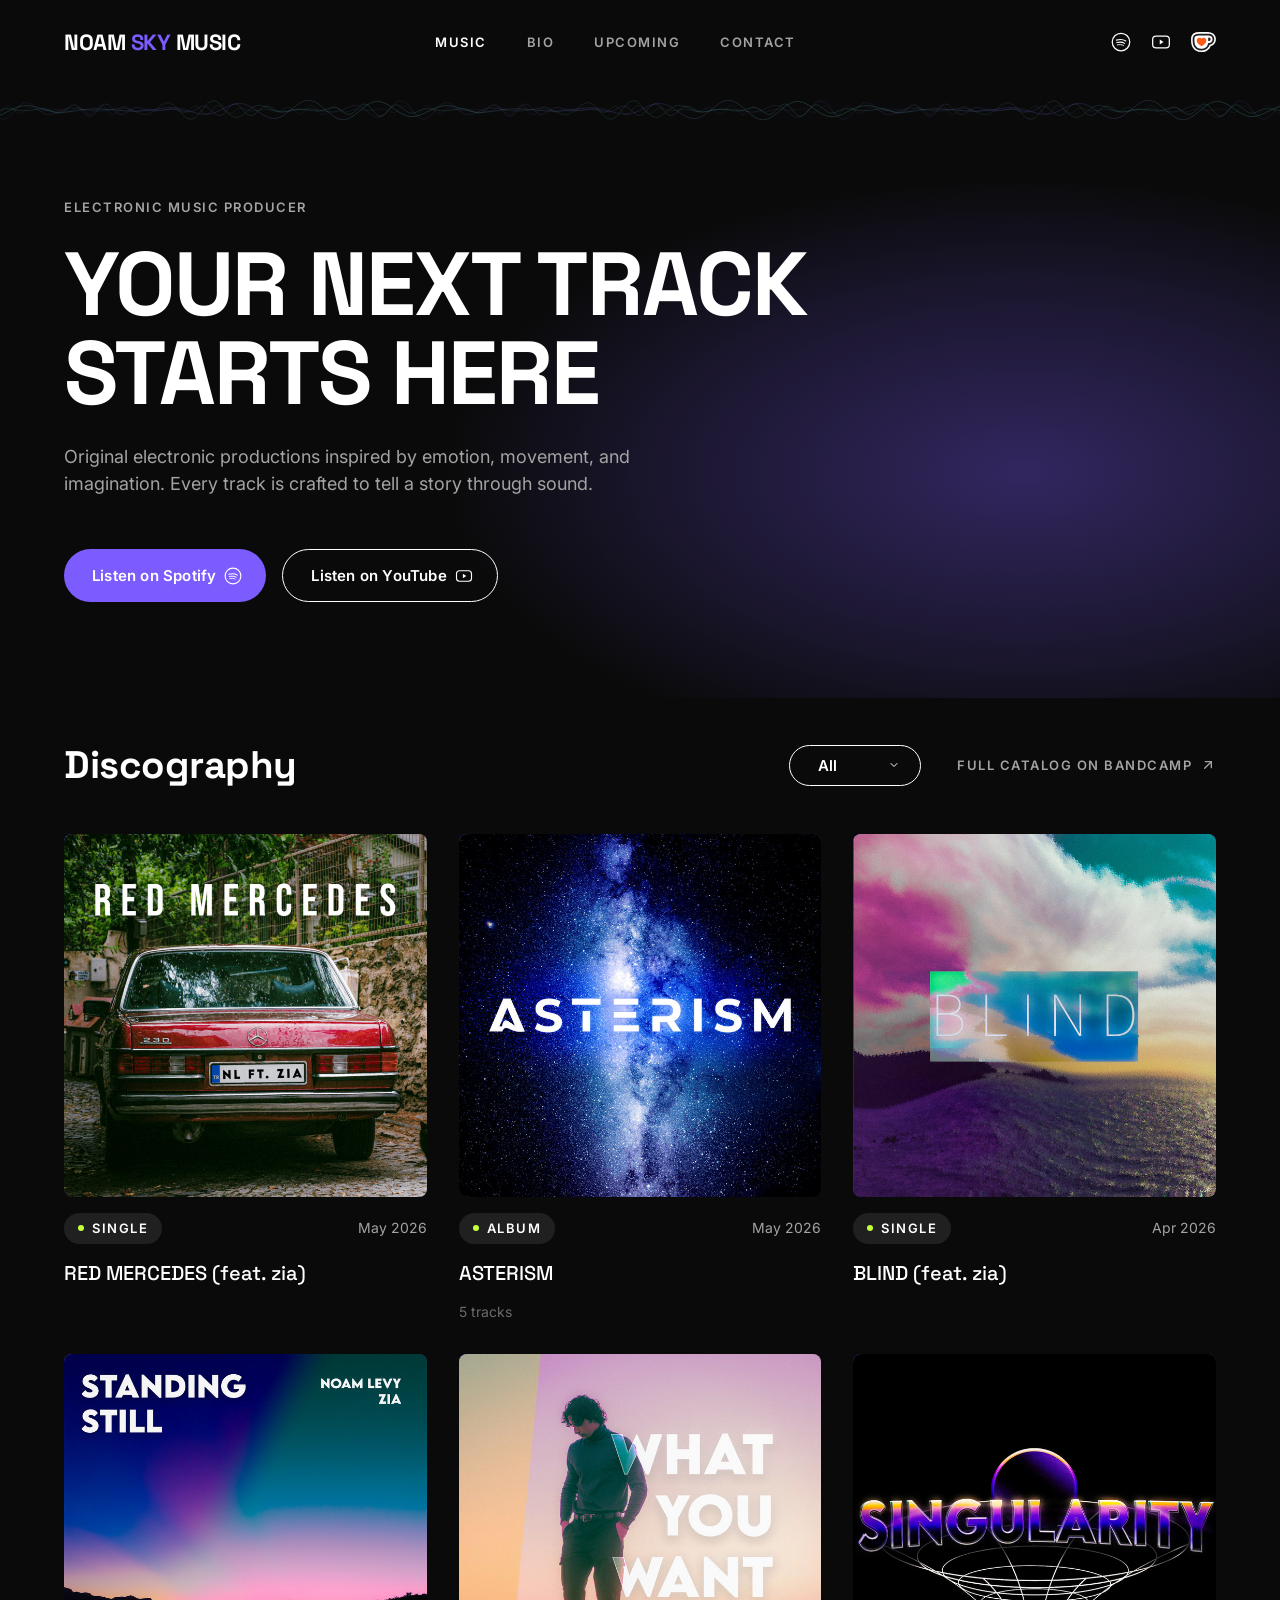
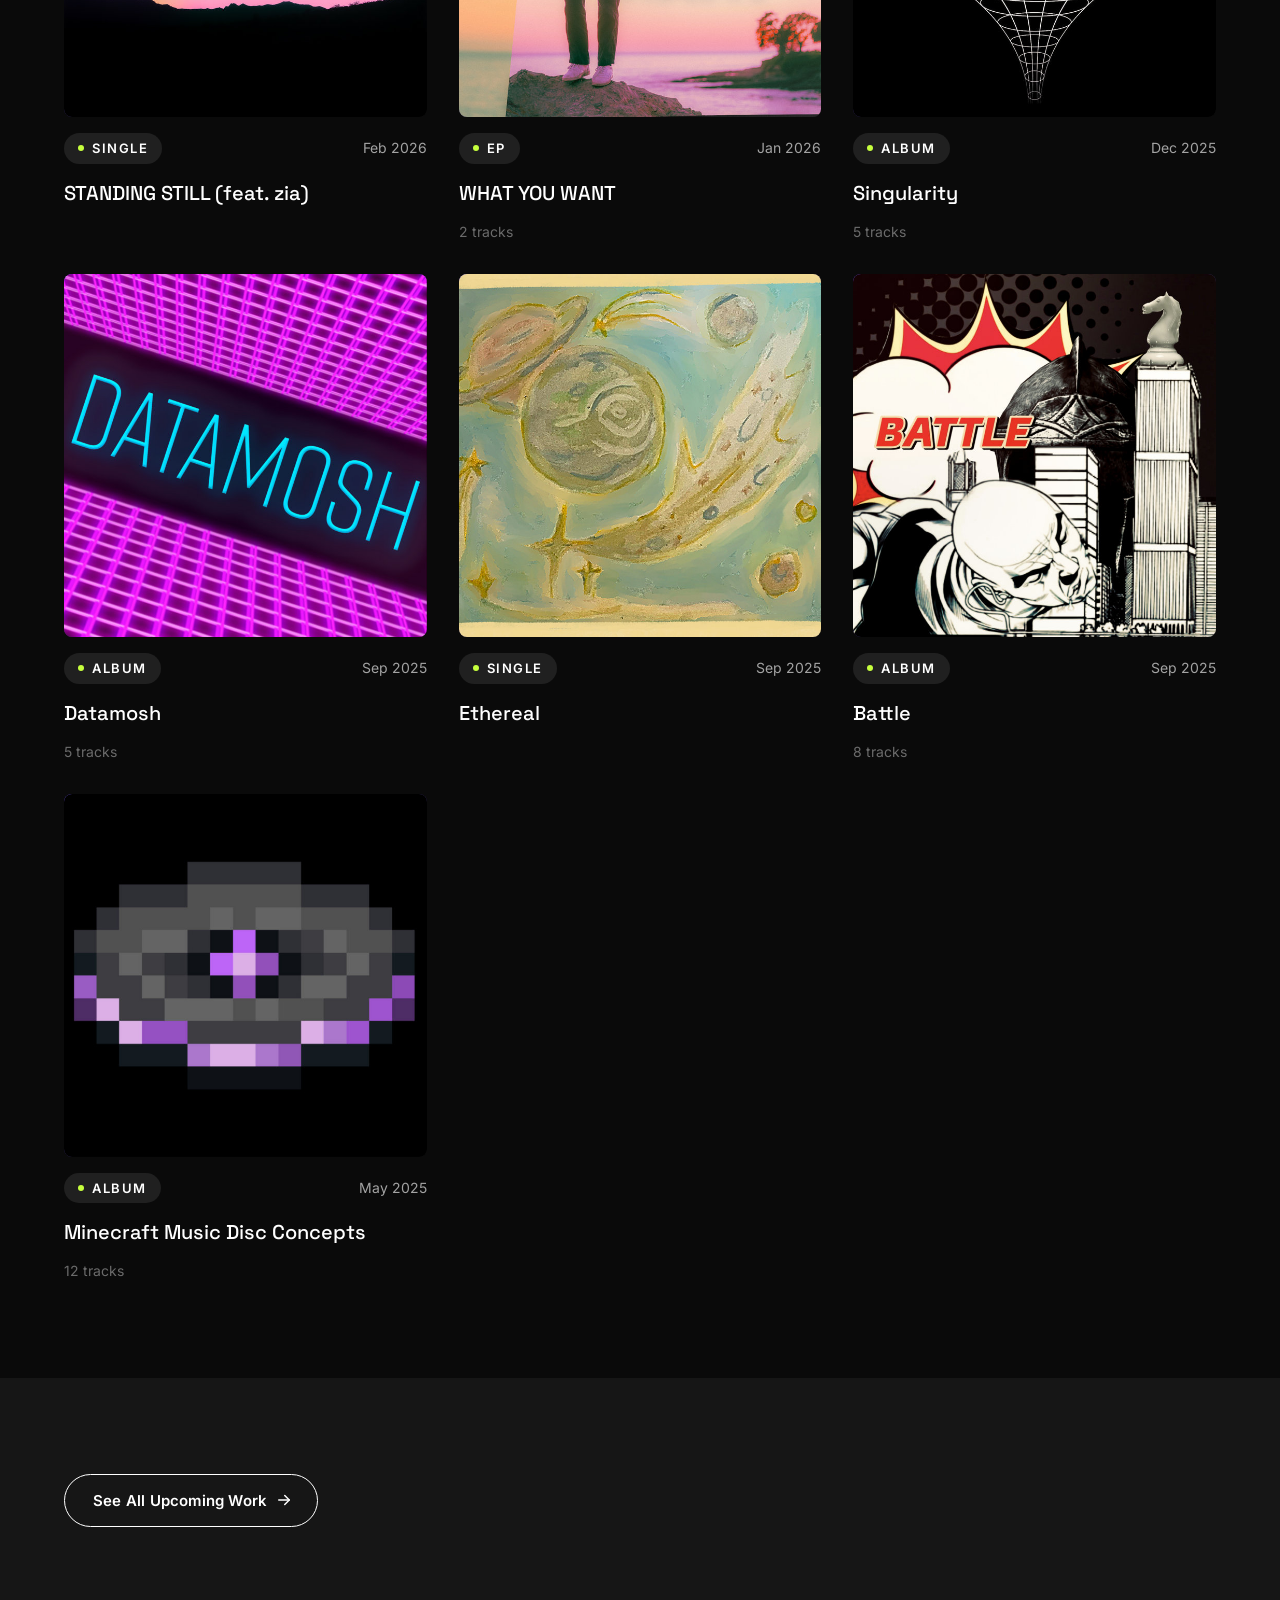
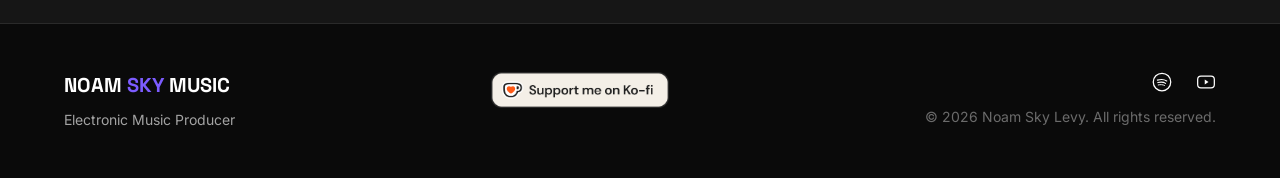
==== commit 8c726460: "Add files via upload" ====
--- a/index.html
+++ b/index.html
@@ -5,7 +5,7 @@
 <meta name="viewport" content="width=device-width, initial-scale=1.0">
 <title>Noam Sky Levy | Electronic Music Producer</title>
 <meta name="description" content="Original electronic music by Noam Sky Levy. Listen to the latest releases, explore upcoming collaborations, and shop official merch.">
-<link rel="stylesheet" href="css/styles.css?v=20260727a">
+<link rel="stylesheet" href="css/styles.css?v=20260727e">
 </head>
 <body>
 
@@ -19,6 +19,14 @@
   <symbol id="icon-pause-sm" viewBox="0 0 24 24" fill="none"><rect x="6" y="5" width="4" height="14" rx="1" fill="currentColor"/><rect x="14" y="5" width="4" height="14" rx="1" fill="currentColor"/></symbol>
   <symbol id="icon-spotify" viewBox="0 0 24 24" fill="none"><circle cx="12" cy="12" r="10.5" stroke="currentColor" stroke-width="1.5"/><path d="M6.5 9.8C10 8.7 15 9 17.7 10.8" stroke="currentColor" stroke-width="1.4" stroke-linecap="round"/><path d="M7 12.7C10 11.9 14 12.1 16.3 13.6" stroke="currentColor" stroke-width="1.3" stroke-linecap="round"/><path d="M7.5 15.5C10 14.9 13 15 15 16.1" stroke="currentColor" stroke-width="1.1" stroke-linecap="round"/></symbol>
   <symbol id="icon-youtube" viewBox="0 0 24 24" fill="none"><rect x="2" y="5" width="20" height="14" rx="4" stroke="currentColor" stroke-width="1.5"/><path d="M10.5 9L15 12L10.5 15V9Z" fill="currentColor"/></symbol>
+  <symbol id="icon-kofi" viewBox="0 0 241 194">
+    <path d="M96.1344 193.911C61.1312 193.911 32.6597 178.256 15.9721 149.829C1.19788 124.912 -0.00585938 97.9229 -0.00585938 67.7662C-0.00585938 49.8876 5.37293 34.3215 15.5413 22.7466C24.8861 12.1157 38.1271 5.22907 52.8317 3.35378C70.2858 1.14271 91.9848 0.958984 114.545 0.958984C151.259 0.958984 161.63 1.4088 176.075 2.85328C195.29 4.76026 211.458 11.932 222.824 23.5955C234.368 35.4428 240.469 51.2624 240.469 69.3627V72.9994C240.469 103.885 219.821 129.733 191.046 136.759C188.898 141.827 186.237 146.871 183.089 151.837L183.006 151.964C172.869 167.632 149.042 193.918 103.401 193.918H96.1281L96.1344 193.911Z" fill="white"/>
+    <path d="M174.568 17.9772C160.927 16.6151 151.38 16.1589 114.552 16.1589C90.908 16.1589 70.9008 16.387 54.7644 18.4334C33.3949 21.164 15.2058 37.5285 15.2058 67.7674C15.2058 98.0066 16.796 121.422 29.0741 142.107C42.9425 165.751 66.1302 178.707 96.1412 178.707H103.414C140.242 178.707 160.25 159.156 170.253 143.698C174.574 136.874 177.754 130.058 179.801 123.234C205.947 120.96 225.27 99.3624 225.27 72.9941V69.3577C225.27 40.9432 206.631 21.164 174.574 17.9772H174.568Z" fill="white"/>
+    <path d="M15.1975 67.7674C15.1975 37.5285 33.3866 21.164 54.7559 18.4334C70.8987 16.387 90.906 16.1589 114.544 16.1589C151.372 16.1589 160.919 16.6151 174.559 17.9772C206.617 21.1576 225.255 40.937 225.255 69.3577V72.9941C225.255 99.3687 205.932 120.966 179.786 123.234C177.74 130.058 174.559 136.874 170.238 143.698C160.235 159.156 140.228 178.707 103.4 178.707H96.1264C66.1155 178.707 42.9277 165.751 29.0595 142.107C16.7814 121.422 15.1912 98.4563 15.1912 67.7674" fill="#202020"/>
+    <path d="M32.2469 67.9899C32.2469 97.3168 34.0654 116.184 43.6127 133.689C54.5225 153.924 74.3018 161.653 96.8117 161.653H103.857C133.411 161.653 147.736 147.329 155.693 134.829C159.558 128.462 162.966 121.417 164.784 112.547L166.147 106.864H174.332C192.521 106.864 208.208 92.09 208.208 73.2166V69.8082C208.208 48.6669 195.024 37.5228 172.058 34.7987C159.102 33.6646 151.372 33.2084 114.538 33.2084C89.7602 33.2084 72.0272 33.4364 58.6152 35.4828C39.7483 38.2134 32.2407 48.8951 32.2407 67.9899" fill="white"/>
+    <path d="M166.158 83.6801C166.158 86.4107 168.204 88.4572 171.841 88.4572C183.435 88.4572 189.802 81.8619 189.802 70.9523C189.802 60.0427 183.435 53.2195 171.841 53.2195C168.204 53.2195 166.158 55.2657 166.158 57.9963V83.6866V83.6801Z" fill="#202020"/>
+    <path d="M54.5321 82.3198C54.5321 95.732 62.0332 107.326 71.5807 116.424C77.9478 122.562 87.9515 128.93 94.7685 133.022C96.8147 134.157 98.8611 134.841 101.136 134.841C103.866 134.841 106.134 134.157 107.959 133.022C114.782 128.93 124.779 122.562 130.919 116.424C140.694 107.332 148.195 95.7383 148.195 82.3198C148.195 67.7673 137.286 54.8115 121.599 54.8115C112.28 54.8115 105.912 59.5882 101.136 66.1772C96.8147 59.582 90.2259 54.8115 80.9001 54.8115C64.9855 54.8115 54.5256 67.7673 54.5256 82.3198" fill="#FF5A16"/>
+  </symbol>
   <symbol id="icon-instagram" viewBox="0 0 24 24" fill="none"><rect x="3" y="3" width="18" height="18" rx="5" stroke="currentColor" stroke-width="1.5"/><circle cx="12" cy="12" r="4.2" stroke="currentColor" stroke-width="1.5"/><circle cx="17.2" cy="6.8" r="1.1" fill="currentColor"/></symbol>
   <symbol id="icon-cart" viewBox="0 0 24 24" fill="none"><path d="M3 4H5L7.5 15.5H18L20 8H6.5" stroke="currentColor" stroke-width="1.5" stroke-linecap="round" stroke-linejoin="round"/><circle cx="9" cy="19" r="1.3" fill="currentColor"/><circle cx="17" cy="19" r="1.3" fill="currentColor"/></symbol>
 </svg>
@@ -35,6 +43,7 @@
     <div class="navbar__social">
       <a href="https://open.spotify.com/artist/3KCrRswLE3EckEKLmnFYB4" target="_blank" rel="noopener" aria-label="Spotify"><svg class="icon"><use href="#icon-spotify"/></svg></a>
       <a href="https://www.youtube.com/channel/UCnP8buB6lPti-7TwCnm3Qtg" target="_blank" rel="noopener" aria-label="YouTube"><svg class="icon"><use href="#icon-youtube"/></svg></a>
+      <a href="https://ko-fi.com/noamskymusic" target="_blank" rel="noopener" aria-label="Ko-fi"><svg class="icon icon--kofi"><use href="#icon-kofi"/></svg></a>
     </div>
     <button class="navbar__menu-btn" aria-label="Open menu"><svg><use href="#icon-menu"/></svg></button>
   </nav>
@@ -52,6 +61,7 @@
     <div class="mobile-menu__social">
       <a href="https://open.spotify.com/artist/3KCrRswLE3EckEKLmnFYB4" target="_blank" rel="noopener" aria-label="Spotify"><svg><use href="#icon-spotify"/></svg></a>
       <a href="https://www.youtube.com/channel/UCnP8buB6lPti-7TwCnm3Qtg" target="_blank" rel="noopener" aria-label="YouTube"><svg><use href="#icon-youtube"/></svg></a>
+      <a href="https://ko-fi.com/noamskymusic" target="_blank" rel="noopener" aria-label="Ko-fi"><svg class="icon--kofi"><use href="#icon-kofi"/></svg></a>
       <a href="https://instagram.com" target="_blank" rel="noopener" aria-label="Instagram"><svg><use href="#icon-instagram"/></svg></a>
     </div>
   </div>
@@ -262,6 +272,7 @@
     <span class="footer__logo">NOAM <span class="logo-accent">SKY</span> MUSIC</span>
     <p class="footer__tagline body-s">Electronic Music Producer</p>
   </div>
+  <a href="https://ko-fi.com/noamskymusic" target="_blank" rel="noopener" class="footer__kofi"><img src="assets/support_me_on_kofi_beige.png" alt="Support me on Ko-fi" loading="lazy"></a>
   <div class="footer__meta">
     <div class="footer__social">
       <a href="https://open.spotify.com/artist/3KCrRswLE3EckEKLmnFYB4" target="_blank" rel="noopener" aria-label="Spotify"><svg><use href="#icon-spotify"/></svg></a>
--- a/css/styles.css
+++ b/css/styles.css
@@ -303,7 +303,7 @@
   align-items: center;
 }
 @media (min-width: 900px) {
-  .navbar__links { display: flex; transform: translateX(-20px); }
+  .navbar__links { display: flex; transform: translateX(-60px); }
 }
 .navbar__links a {
   color: var(--text-secondary);
@@ -324,6 +324,8 @@
 }
 .navbar__social a svg { width: 20px; height: 20px; color: var(--white); transition: opacity var(--transition-fast); }
 .navbar__social a:hover svg { opacity: 0.6; }
+.navbar__social a .icon--kofi,
+.mobile-menu__social a .icon--kofi { width: 25px; height: 20px; }
 .navbar__menu-btn {
   display: flex;
   padding: 4px;
@@ -409,6 +411,9 @@
 .footer__social svg { width: 20px; height: 20px; transition: opacity var(--transition-fast); }
 .footer__social a:hover svg { opacity: 0.6; }
 .footer__copyright { color: var(--text-tertiary); font-size: 14px; }
+.footer__kofi { display: inline-flex; transition: opacity var(--transition-fast); }
+.footer__kofi:hover { opacity: 0.85; }
+.footer__kofi img { height: 36px; width: auto; display: block; }
 
 /* ---------- Glow ---------- */
 .glow {
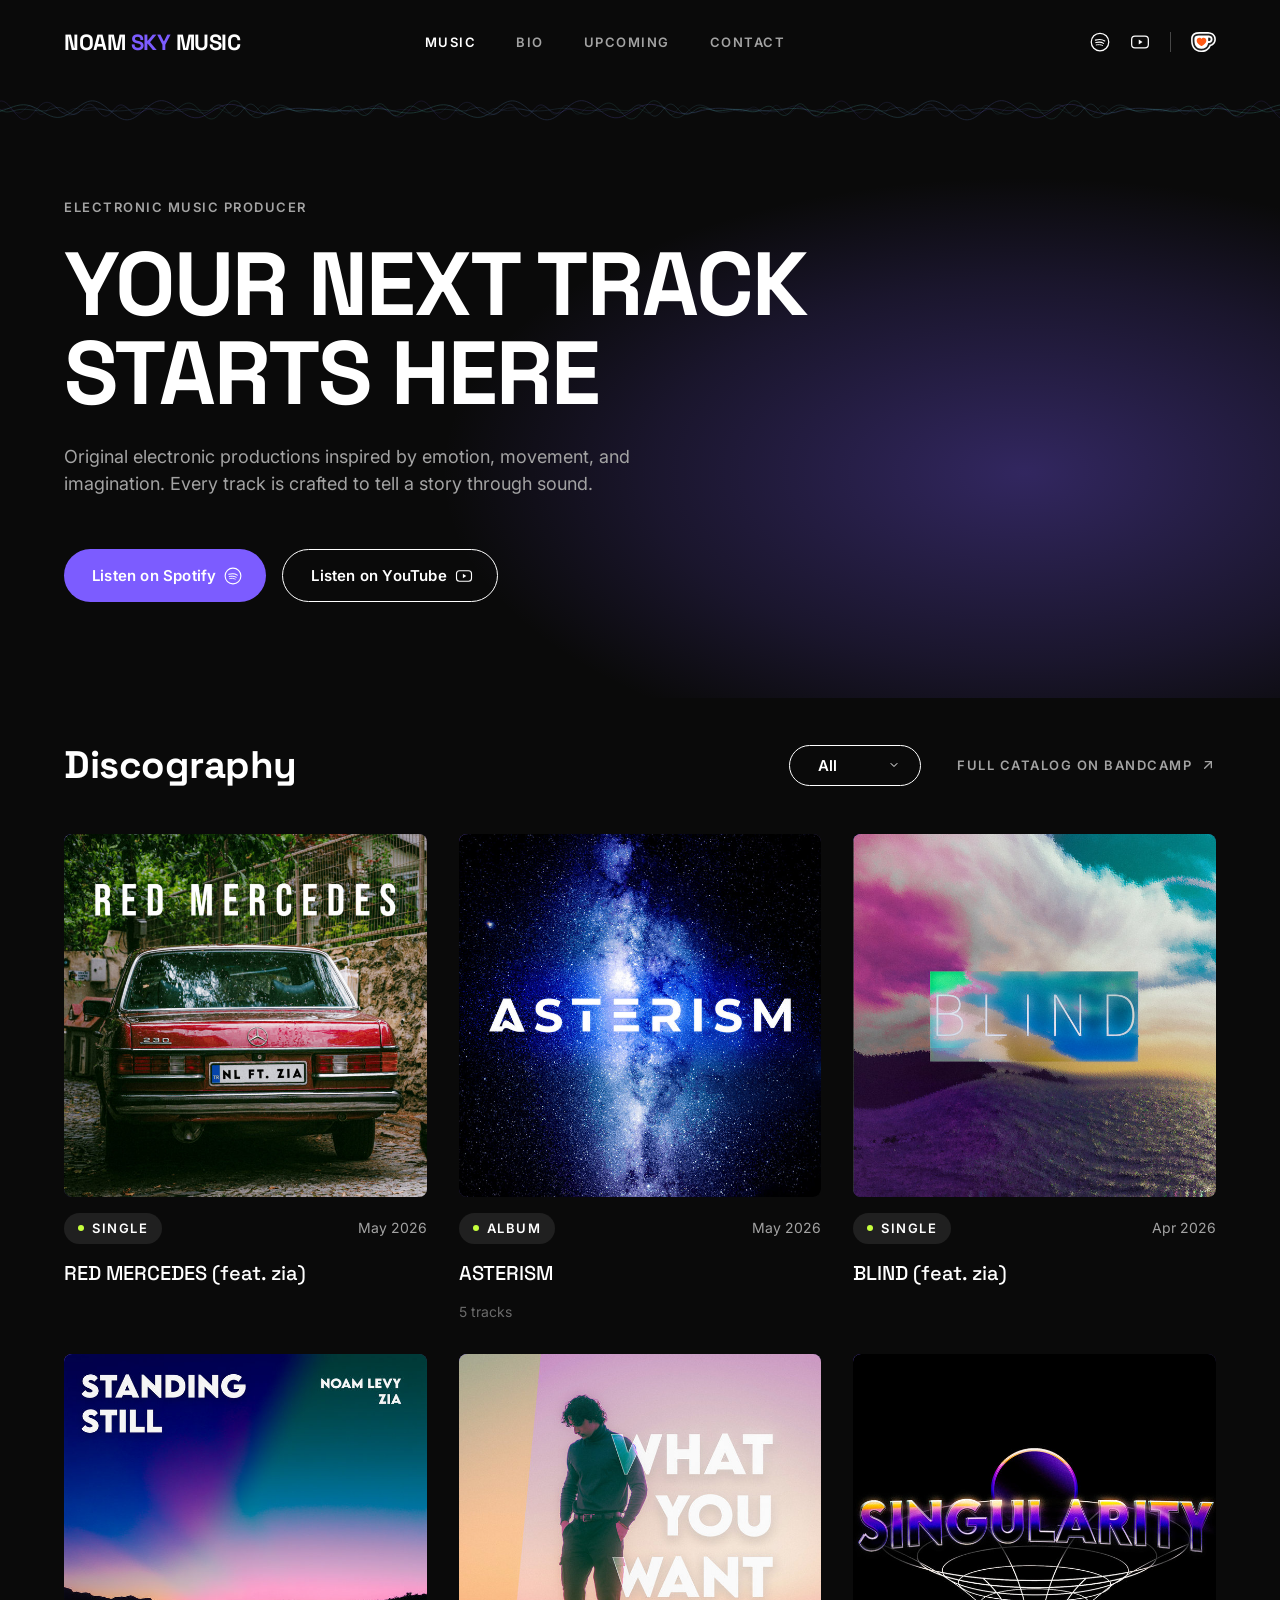
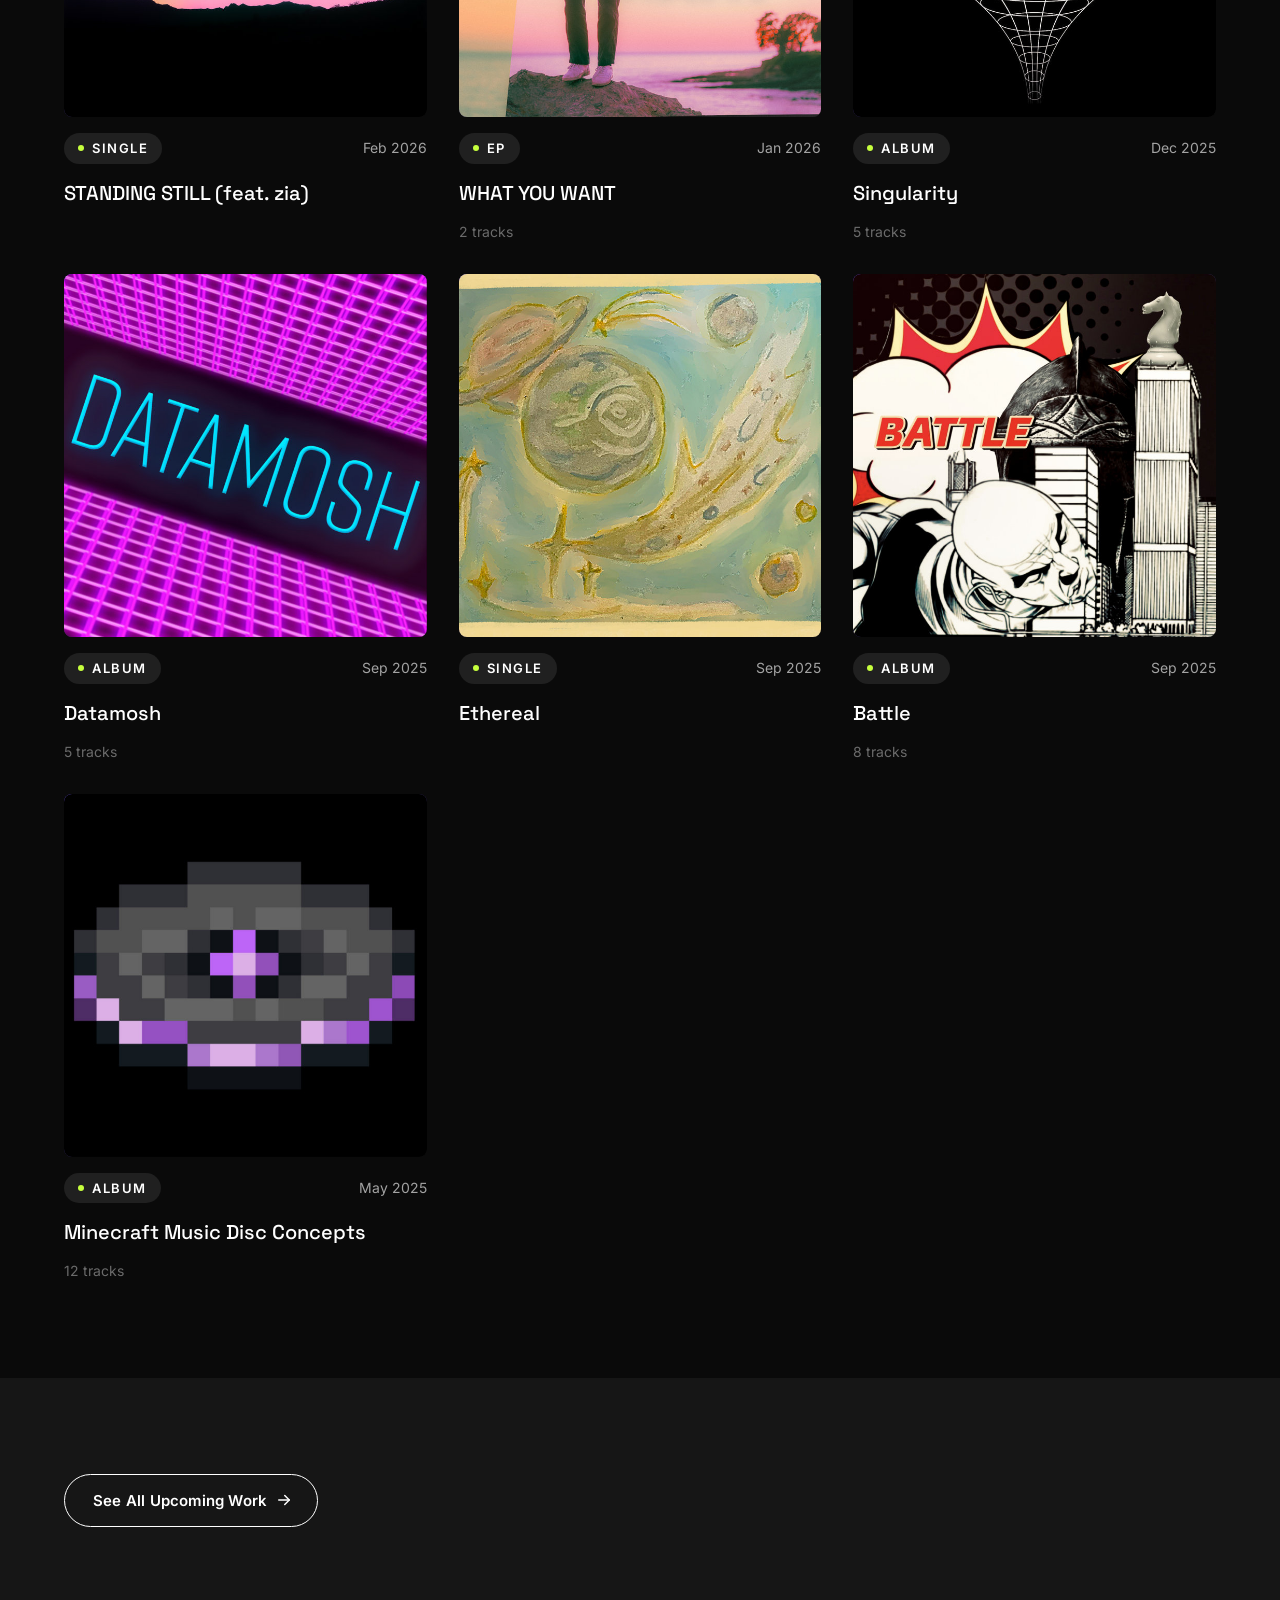
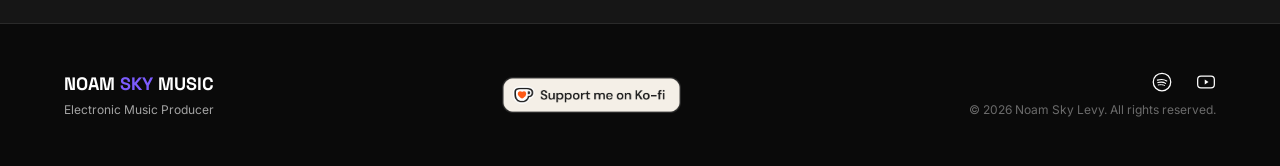
==== commit 006847fc: "Add files via upload" ====
--- a/index.html
+++ b/index.html
@@ -5,7 +5,7 @@
 <meta name="viewport" content="width=device-width, initial-scale=1.0">
 <title>Noam Sky Levy | Electronic Music Producer</title>
 <meta name="description" content="Original electronic music by Noam Sky Levy. Listen to the latest releases, explore upcoming collaborations, and shop official merch.">
-<link rel="stylesheet" href="css/styles.css?v=20260727e">
+<link rel="stylesheet" href="css/styles.css?v=20260727k">
 </head>
 <body>
 
@@ -27,7 +27,6 @@
     <path d="M166.158 83.6801C166.158 86.4107 168.204 88.4572 171.841 88.4572C183.435 88.4572 189.802 81.8619 189.802 70.9523C189.802 60.0427 183.435 53.2195 171.841 53.2195C168.204 53.2195 166.158 55.2657 166.158 57.9963V83.6866V83.6801Z" fill="#202020"/>
     <path d="M54.5321 82.3198C54.5321 95.732 62.0332 107.326 71.5807 116.424C77.9478 122.562 87.9515 128.93 94.7685 133.022C96.8147 134.157 98.8611 134.841 101.136 134.841C103.866 134.841 106.134 134.157 107.959 133.022C114.782 128.93 124.779 122.562 130.919 116.424C140.694 107.332 148.195 95.7383 148.195 82.3198C148.195 67.7673 137.286 54.8115 121.599 54.8115C112.28 54.8115 105.912 59.5882 101.136 66.1772C96.8147 59.582 90.2259 54.8115 80.9001 54.8115C64.9855 54.8115 54.5256 67.7673 54.5256 82.3198" fill="#FF5A16"/>
   </symbol>
-  <symbol id="icon-instagram" viewBox="0 0 24 24" fill="none"><rect x="3" y="3" width="18" height="18" rx="5" stroke="currentColor" stroke-width="1.5"/><circle cx="12" cy="12" r="4.2" stroke="currentColor" stroke-width="1.5"/><circle cx="17.2" cy="6.8" r="1.1" fill="currentColor"/></symbol>
   <symbol id="icon-cart" viewBox="0 0 24 24" fill="none"><path d="M3 4H5L7.5 15.5H18L20 8H6.5" stroke="currentColor" stroke-width="1.5" stroke-linecap="round" stroke-linejoin="round"/><circle cx="9" cy="19" r="1.3" fill="currentColor"/><circle cx="17" cy="19" r="1.3" fill="currentColor"/></symbol>
 </svg>
 
@@ -41,9 +40,10 @@
       <a href="contact.html">Contact</a>
     </div>
     <div class="navbar__social">
-      <a href="https://open.spotify.com/artist/3KCrRswLE3EckEKLmnFYB4" target="_blank" rel="noopener" aria-label="Spotify"><svg class="icon"><use href="#icon-spotify"/></svg></a>
-      <a href="https://www.youtube.com/channel/UCnP8buB6lPti-7TwCnm3Qtg" target="_blank" rel="noopener" aria-label="YouTube"><svg class="icon"><use href="#icon-youtube"/></svg></a>
-      <a href="https://ko-fi.com/noamskymusic" target="_blank" rel="noopener" aria-label="Ko-fi"><svg class="icon icon--kofi"><use href="#icon-kofi"/></svg></a>
+      <a href="https://open.spotify.com/artist/3KCrRswLE3EckEKLmnFYB4" target="_blank" rel="noopener" aria-label="Listen on Spotify"><svg class="icon"><use href="#icon-spotify"/></svg></a>
+      <a href="https://www.youtube.com/channel/UCnP8buB6lPti-7TwCnm3Qtg" target="_blank" rel="noopener" aria-label="Listen on YouTube"><svg class="icon"><use href="#icon-youtube"/></svg></a>
+      <span class="navbar__divider" aria-hidden="true"></span>
+      <a href="https://ko-fi.com/noamskymusic" target="_blank" rel="noopener" aria-label="Buy me a coffee"><svg class="icon icon--kofi"><use href="#icon-kofi"/></svg></a>
     </div>
     <button class="navbar__menu-btn" aria-label="Open menu"><svg><use href="#icon-menu"/></svg></button>
   </nav>
@@ -59,10 +59,10 @@
       <a href="contact.html">Contact</a>
     </nav>
     <div class="mobile-menu__social">
-      <a href="https://open.spotify.com/artist/3KCrRswLE3EckEKLmnFYB4" target="_blank" rel="noopener" aria-label="Spotify"><svg><use href="#icon-spotify"/></svg></a>
-      <a href="https://www.youtube.com/channel/UCnP8buB6lPti-7TwCnm3Qtg" target="_blank" rel="noopener" aria-label="YouTube"><svg><use href="#icon-youtube"/></svg></a>
-      <a href="https://ko-fi.com/noamskymusic" target="_blank" rel="noopener" aria-label="Ko-fi"><svg class="icon--kofi"><use href="#icon-kofi"/></svg></a>
-      <a href="https://instagram.com" target="_blank" rel="noopener" aria-label="Instagram"><svg><use href="#icon-instagram"/></svg></a>
+      <a href="https://open.spotify.com/artist/3KCrRswLE3EckEKLmnFYB4" target="_blank" rel="noopener" aria-label="Listen on Spotify"><svg><use href="#icon-spotify"/></svg></a>
+      <a href="https://www.youtube.com/channel/UCnP8buB6lPti-7TwCnm3Qtg" target="_blank" rel="noopener" aria-label="Listen on YouTube"><svg><use href="#icon-youtube"/></svg></a>
+      <span class="navbar__divider" aria-hidden="true"></span>
+      <a href="https://ko-fi.com/noamskymusic" target="_blank" rel="noopener" aria-label="Buy me a coffee"><svg class="icon--kofi"><use href="#icon-kofi"/></svg></a>
     </div>
   </div>
 </header>
@@ -275,8 +275,8 @@
   <a href="https://ko-fi.com/noamskymusic" target="_blank" rel="noopener" class="footer__kofi"><img src="assets/support_me_on_kofi_beige.png" alt="Support me on Ko-fi" loading="lazy"></a>
   <div class="footer__meta">
     <div class="footer__social">
-      <a href="https://open.spotify.com/artist/3KCrRswLE3EckEKLmnFYB4" target="_blank" rel="noopener" aria-label="Spotify"><svg><use href="#icon-spotify"/></svg></a>
-      <a href="https://www.youtube.com/channel/UCnP8buB6lPti-7TwCnm3Qtg" target="_blank" rel="noopener" aria-label="YouTube"><svg><use href="#icon-youtube"/></svg></a>
+      <a href="https://open.spotify.com/artist/3KCrRswLE3EckEKLmnFYB4" target="_blank" rel="noopener" aria-label="Listen on Spotify"><svg><use href="#icon-spotify"/></svg></a>
+      <a href="https://www.youtube.com/channel/UCnP8buB6lPti-7TwCnm3Qtg" target="_blank" rel="noopener" aria-label="Listen on YouTube"><svg><use href="#icon-youtube"/></svg></a>
     </div>
     <p class="footer__copyright">© 2026 Noam Sky Levy. All rights reserved.</p>
   </div>
--- a/css/styles.css
+++ b/css/styles.css
@@ -326,6 +326,36 @@
 .navbar__social a:hover svg { opacity: 0.6; }
 .navbar__social a .icon--kofi,
 .mobile-menu__social a .icon--kofi { width: 25px; height: 20px; }
+.navbar__divider { width: 1px; height: 20px; background: rgba(255,255,255,0.25); flex-shrink: 0; }
+
+.navbar__social a,
+.mobile-menu__social a { position: relative; }
+.navbar__social a::after,
+.mobile-menu__social a::after {
+  content: attr(aria-label);
+  position: absolute;
+  top: calc(100% + 10px);
+  left: 50%;
+  transform: translate(-50%, 4px);
+  background: var(--bg-elevated-2);
+  color: var(--text-primary);
+  font-family: var(--font-body);
+  font-size: 12px;
+  font-weight: 600;
+  letter-spacing: 0.2px;
+  white-space: nowrap;
+  padding: 5px 10px;
+  border-radius: var(--radius-full);
+  opacity: 0;
+  pointer-events: none;
+  transition: opacity var(--transition-fast), transform var(--transition-fast);
+  z-index: 20;
+}
+.navbar__social a:hover::after,
+.mobile-menu__social a:hover::after {
+  opacity: 1;
+  transform: translate(-50%, 0);
+}
 .navbar__menu-btn {
   display: flex;
   padding: 4px;
@@ -397,20 +427,45 @@
     padding: var(--space-48) var(--space-64);
     flex-direction: row;
     justify-content: space-between;
-    align-items: flex-start;
+    align-items: center;
     text-align: left;
   }
 }
-.footer__brand { display: flex; flex-direction: column; gap: var(--space-12); }
-.footer__logo { font-family: var(--font-display); font-weight: 700; font-size: 18px; }
-@media (min-width: 900px) { .footer__logo { font-size: 20px; } }
-.footer__tagline { white-space: pre-line; }
-.footer__meta { display: flex; flex-direction: column; gap: var(--space-16); align-items: center; }
+.footer__brand { display: flex; flex-direction: column; gap: 6px; }
+.footer__logo { font-family: var(--font-display); font-weight: 700; font-size: 16.2px; }
+@media (min-width: 900px) { .footer__logo { font-size: 18px; } }
+.footer__tagline { white-space: pre-line; font-size: 12px; }
+.footer__meta { display: flex; flex-direction: column; gap: 10px; align-items: center; }
 @media (min-width: 900px) { .footer__meta { align-items: flex-end; } }
 .footer__social { display: flex; gap: 24px; }
 .footer__social svg { width: 20px; height: 20px; transition: opacity var(--transition-fast); }
 .footer__social a:hover svg { opacity: 0.6; }
-.footer__copyright { color: var(--text-tertiary); font-size: 14px; }
+.footer__social a { position: relative; }
+.footer__social a::after {
+  content: attr(aria-label);
+  position: absolute;
+  bottom: calc(100% + 10px);
+  left: 50%;
+  transform: translate(-50%, -4px);
+  background: var(--bg-elevated-2);
+  color: var(--text-primary);
+  font-family: var(--font-body);
+  font-size: 12px;
+  font-weight: 600;
+  letter-spacing: 0.2px;
+  white-space: nowrap;
+  padding: 5px 10px;
+  border-radius: var(--radius-full);
+  opacity: 0;
+  pointer-events: none;
+  transition: opacity var(--transition-fast), transform var(--transition-fast);
+  z-index: 20;
+}
+.footer__social a:hover::after {
+  opacity: 1;
+  transform: translate(-50%, 0);
+}
+.footer__copyright { color: var(--text-tertiary); font-size: 12px; }
 .footer__kofi { display: inline-flex; transition: opacity var(--transition-fast); }
 .footer__kofi:hover { opacity: 0.85; }
 .footer__kofi img { height: 36px; width: auto; display: block; }
@@ -665,14 +720,14 @@
   .contact-hero { flex-direction: row; align-items: center; gap: 80px; }
 }
 .contact-hero__portrait {
-  width: 100%;
+  width: 80%;
   aspect-ratio: 354 / 320;
   border-radius: var(--radius-lg);
   object-fit: cover;
   flex-shrink: 0;
 }
 @media (min-width: 900px) {
-  .contact-hero__portrait { width: 480px; aspect-ratio: 480 / 560; }
+  .contact-hero__portrait { width: 384px; aspect-ratio: 480 / 560; }
 }
 .contact-hero__text { display: flex; flex-direction: column; gap: var(--space-24); }
 
